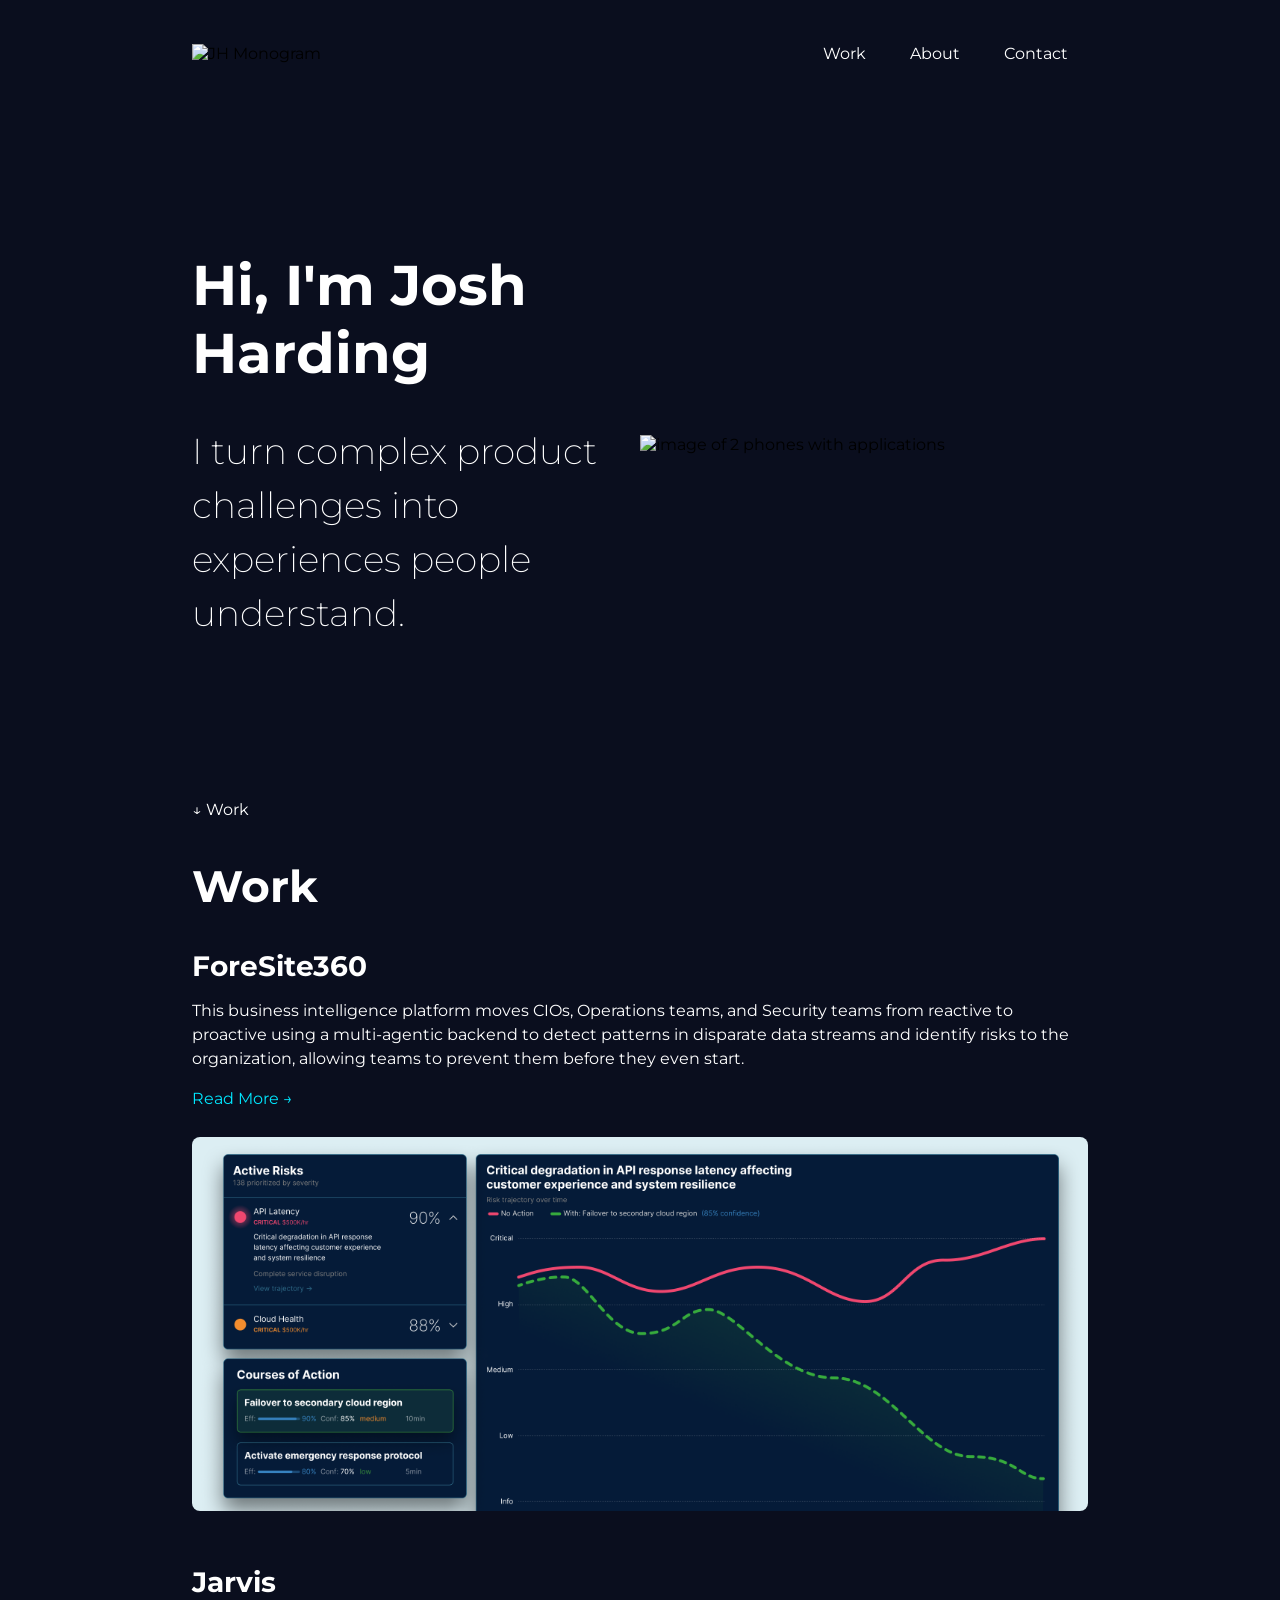
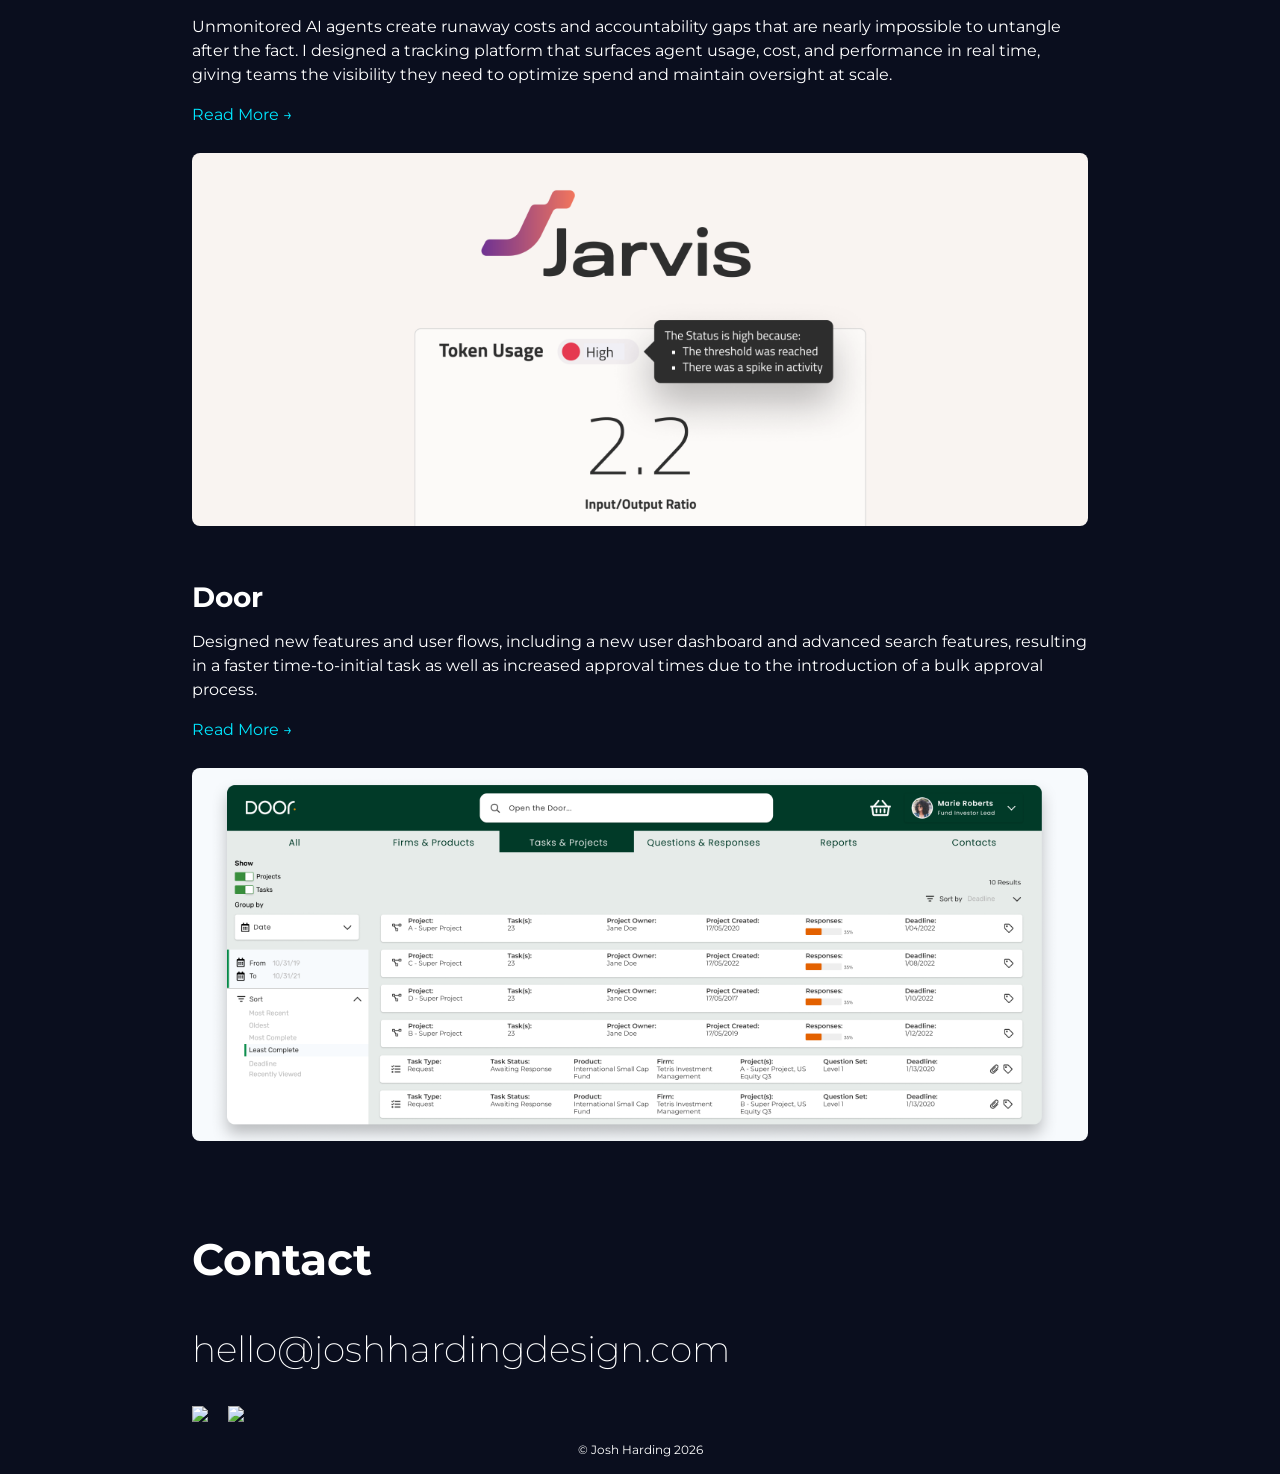
==== index.html @ ccc0834e "Update index.html Spelling errors" ====
<!DOCTYPE html>
<html lang="en">
<head>
    <meta charset="UTF-8">
    <meta name="viewport" content="width=device-width, initial-scale=1.0">
    <title>Josh Harding - Product Designer</title>
    <link rel="stylesheet" href="styles.css">
    <link rel="preconnect" href="https://fonts.googleapis.com">
    <link rel="preconnect" href="https://fonts.gstatic.com" crossorigin>
    <link href="https://fonts.googleapis.com/css2?family=Montserrat:ital,wght@0,100..900;1,100..900&display=swap" rel="stylesheet">
</head>
<body>
    <div>
    <header>
        <nav class="navigation">
                <a href="./index.html"><img src="./images/jh-logo-mark-white.svg" alt="JH Monogram" class="main_logo"></a>
            <div class="nav_group_links">
                <ul>
                    <li class="nav_items"><a href="#work-section">Work</a></li>
                    <li class="nav_items"><a href="./about.html">About</a></li>
                    <li class="nav_items"><a href="#contact-section">Contact</a></li>
                </ul>
            </div>
        </nav>
    </header>
    <main>
        <div class="hero">
            <div class="hero-left">
                <h1>Hi, I'm Josh Harding</h1>
                <p class="big-body">I turn complex product challenges into experiences people understand.</p>
            </div>
            <div class="hero-right">
                <img src="./images/hero-image.png" alt="image of 2 phones with applications">
            </div>
        </div>
        <a href="#work-section"><p>&#8595; Work</p></a>
        <h2 id="work-section">Work</h2>
        
        <h3 style="margin:0">ForeSite360</h3>
            <p>This business intelligence platform moves CIOs, Operations teams, and Security teams from reactive to proactive using a multi-agentic backend to detect patterns in disparate data streams and identify risks to the organization, allowing teams to prevent them before they even start.</p>
            <a href="/foresite360-case-study.html"><p style="color:#00E7FF">Read More &#8594;</p></a>
            <img src="./images/ForeSite360-Banner.png" class="project-banner">
        
        <h3 style="margin:0">Jarvis</h3>
        <p>Unmonitored AI agents create runaway costs and accountability gaps that are nearly impossible to untangle after the
        fact. I designed a tracking platform that surfaces agent usage, cost, and performance in real time, giving teams the
        visibility they need to optimize spend and maintain oversight at scale.
        </p>
        <a href="./jarvis.html">
            <p style="color:#00E7FF">Read More &#8594;</p>
        </a>
        <img src="./images/jarvis-banner.png" class="project-banner">

            <h3 style="margin:0">Door</h3>
            <p>Designed new features and user flows, including a new user dashboard and advanced search features, resulting in a faster time-to-initial task as well as increased approval times due to the introduction of a bulk approval process.</p>
            <a href="/door-case-study.html"><p style="color:#00E7FF">Read More &#8594;</p></a>
            <img src="./images/Door-Banner.png" class="project-banner">
        
            <!-- <h3 style="margin:0">RegAssist</h3>
        <p>Designed the user experience for chat interface that walks users through the FDA registration process for new
            cosmetics. Currently Product Managing the development team building the next evolution.</p>
        <img src="./images/RegAssist-Banner.png" class="project-banner"> -->
        
            <h2 id="contact-section">Contact</h2>
        <p class="big-body" style="margin:0"><a href="mailto:hello@joshhardingdesign.com">hello@joshhardingdesign.com</a></p>
        <!-- <p><em>Case Studies and Resume available upon request</em></p> -->
        <a href="https://www.linkedin.com/in/jhardingdesign/"><img class="social-icon" src="./images/linkedin-svgrepo-com.svg"></a><a href="https://github.com/JoshHardingDesign"><img class="social-icon" src="./images/github-142-svgrepo-com.svg"></a>
    </main>
    <footer><p>© Josh Harding 2026</p></footer>
    </div>
</body>
</html>
---- styles.css ----
* {
  box-sizing: border-box;
  /* outline: 1px solid red; */
}

body {
    background-color: #0A0E1E;
    font-family: "Montserrat", sans-serif;
    margin: 0 auto;
    display: flex;
    justify-content: center;
    min-height: 100dvh;
    padding: 0 auto;
}

header {
    display: flex;
}

nav {
    display: flex;
    justify-content: center;
    justify-content: space-between;
    align-items: center;
}

.navigation {
    display: flex;
    justify-content: space-between;
    width: 70%;
    /* margin-top: 5%; */
    margin: 2% auto;
}

.nav_items {
    display: inline;
    list-style: none;
    color: #FFFFFF;
    margin: 20px
}

main {
    width: 70%;
    margin: 0 auto;
}

a {
  text-decoration: none;
  color: inherit;
}

.main_logo {
    display: inline;
    width: 20px;
}

/* Here's the hero section for desktop */
.hero {
    display: grid;
    grid-template-columns: 1fr 1fr;
    height: 75vh;
}

.hero-about {
    display:grid;
    grid-template-columns: 1fr;
    height: 40vh;
    margin-bottom: 8rem;
}

.project-main-image {
    width: 100%;
    height: auto;
    border-radius: 16px;
}

.hero-project {
    display: grid;
    grid-template-columns: 2fr 1fr;
    gap: 3rem;
}

.results-project-3col {
    display: grid;
    grid-template-columns: 1fr 1fr 1fr;
    gap: 3rem;
    text-align: center;
}

.results-project-2col {
    display: grid;
    grid-template-columns: 1fr 1fr;
    gap: 3rem;
    text-align: center;
}

.result-metric {
    font-size: 5.625rem;
    font-weight: 100;
    color: #ffffff;
    margin: 2rem;
}

.project-description {
    font-size: 1.5rem;
    line-height: 1.5em;
    margin: 0;
}

.big-body {
    font-size: 2.25rem;
    font-weight: 200;
    line-height: 1.5em;

}

.hero-left{
    flex-direction: column;
    align-items: center;
    justify-content: center;
    align-self: center;
}

.hero-right {
    display:flex;
    flex-direction: column;
    justify-content: center;
    /* align-items: center; */
    overflow: hidden;
    width: auto;
    height: 100%;
    margin-top: auto;
}

.project-widget {
    border: solid 1px #d9d9d930;
    width: 100%;
    height: 440px;
    border-radius: 24px;
    display: grid;
    grid-template-columns: 1fr 1fr;
    gap: 20px;
    margin-bottom: 50px;
}

.project-text {
    display: flex;
    flex-direction: column;
    justify-content: space-between;
    padding: 30px;
    align-items: flex-start;
}

.impact-section {
    display: flex;
    flex-direction: column;
}

.impact {
    color: #00E7FF;
    letter-spacing: 0.22rem;
    font-weight: 700;
    margin: 0
}

.impact-metric {
    font-size: 43px;
    font-weight: 300;
    margin: 0;
}

.impact-description {
    font-weight: 300;
    margin: 0;
}

.project-image-container {
    display:flex;
    flex-direction: column;
    justify-content: end;
    overflow: hidden;
    width: auto;
    height: 100%;
    margin-top: auto;

}

.project-image {
    display: flex;
    flex-direction: column;
    justify-content: end;
    /* padding-top: 10%;
    padding-right: 10%; */
    /* padding-left: 10%; */
    align-items: center;
    object-fit: contain;
    width: auto;
    height: 100%;
    min-height: 0;
    min-width: 0;
    overflow: hidden;
}

.project-banner {
    width: 100%;
    height: auto;
    border-radius: 8px;
    margin-top: 10px;
    margin-bottom: 50px;
}

.project-subsection {
    margin-top: 50px;
    margin-bottom: 50px;
}

.project-subsection-title {
    font-size: 1.125rem;
    margin: 0;
}

.three-column {
    display: grid;
    grid-template-columns: 1fr 1fr 1fr;
    gap: 3rem;
}

.position {
    margin-bottom: 0;
}

.position + .position {
    margin-top: 5rem;
}

.resume-company-date {
    font-size: .75rem;
    font-style: italic;
    color: #9a9a9a;
    margin: 0;
}

.resume-description {
    margin-top: .5em;
    color:#9a9a9a
}

.about-section {
    padding-top: 30px;
    padding-bottom: 30px;
}

.gray-text {
    color: #9a9a9a;
}

h1 {
    font-size: 56px;
    color: #FFFFFF;
}

h2 {
    font-size: 44px;
    color: #FFFFFF;
}

h3 {
    font-size: 28px;
    color: #FFFFFF;
}

h4 {
    font-size: 18px;
    color: #ffffff;
}

p {
    color: #FFFFFF;
    line-height: 1.5rem;
}

 ul {
    line-height: 150%;
}

li {
    color: #ffffff;
    line-height: 1.5rem;

}


.social-icon {
    width: 35px;
    margin-right: 20px;
    margin-top: 30px;
}

footer {
    text-align: center;
    font-size: .75rem;
}

@media (max-width: 402px) {
    body {
        background-color: #0A0E1E;
        font-family: "Montserrat", sans-serif;
        margin: 0;
        display: flex;
        justify-content: center;
        min-height: 100dvh;
        width: 80%;
        padding: 0;
        margin: auto;
    }

    h1 {
        font-size: 48px;
    }
    
    h2 {
        font-size: 36px;
        color: #FFFFFF;
    }
    
    h3 {
        font-size: 28px;
    }

    p {
        font-size: 12px;
    }

    ul {
        line-height: 150%;
    }

    .big-body {
        font-size: 16px;
        font-weight: 200;
        line-height: 1.25rem;
    }

    .nav_items {
        display: inline;
        list-style: none;
        font-size: .75rem;
        color: #FFFFFF;
        margin: 20px
        }

    main {
        width: 80%;
        /* margin: 10%; */
    }

    .hero {
        display: grid;
        grid-template-columns: 1fr;
        width: 80vh;
    }

    .hero-project {
        display: grid;
        grid-template-columns: 1fr;
        gap: 3rem;
    }

    .hero-right {
        display: none;
    }

    .impact-metric {
        font-size: 27px;
    }

    .project-widget {
        /* display: flex;
        flex-direction: column;
        justify-content: start; */
        display: grid;
        grid-template-columns: 1fr;
        grid-template-rows: 1fr 1fr;
        width: 100%;
        height: 70vh;

    }

    .project-image {
        align-items: center;
        object-fit: contain;
        overflow: hidden;
    }

    .project-banner {
    width: 100%;
    height: auto;
    border-radius: 4px;
    margin-top: 10px;
    margin-bottom: 50px;
}

    .project-image-container {
        overflow: hidden;
        width: 100%;
        height: auto;
        margin-top: auto;
        object-fit: contain;
    }

.project-main-image {
    width: 100%;
    height: auto;
    border-radius: 8px;
}

.results-project-2col {
    display: grid;
    grid-template-columns: 1fr;
    gap: 3rem;
    text-align: center;
}
    .result-metric {
        font-size: 3.5rem;
        font-weight: 100;
        color: #ffffff;
        margin: 2rem;
    }

    .navigation {
    display: flex;
    justify-content: space-between;
    width: 80%;
    margin: 0 auto;
    }
    
    .three-column {
    display: grid;
    grid-template-columns: 1fr;
    gap: 3rem;
}
    .hero-about {
    display:grid;
    grid-template-columns: 1fr;
    height: 40vh;
    margin-bottom: 3rem;
}

}

@media (min-width: 402px) and (max-width: 980px) {
    p {
        font-size: 12px;
    }

    .big-body {
        font-size: 1.5rem;
        font-weight: 200;
    }

    main {
    width: 80%;
    margin: 10%;
    }

.navigation {
    display: flex;
    justify-content: space-between;
    width: 80%;
    /* margin-top: 5%; */
    margin: 2% auto;
}
.nav_items {
    display: inline;
    list-style: none;
    font-size: .75rem;
    color: #FFFFFF;
    margin: 20px
}

    .hero {
    display: grid;
    grid-template-columns: 1fr;
    height: 80vh;
    }

    .hero-right {
        display: none;
    }

    .hero-project {
        display: grid;
        grid-template-columns: 1fr;
        gap: 3rem;
    }

    .impact-metric {
        font-size: 27px;
    }

.project-widget {
    /* display: flex;
    flex-direction: column;
    justify-content: start; */
    display: grid;
    grid-template-columns: 1fr;
    grid-template-rows: 1fr 1fr;
    width: 100%;
    height: 70vh;
}

.project-main-image {
    width: 100%;
    height: auto;
    border-radius: 8px;
}

.results-project-2col {
    display: grid;
    grid-template-columns: 1fr;
    gap: 3rem;
    text-align: center;
}

.three-column {
    display: grid;
    grid-template-columns: 1fr;
    gap: 3rem;
}
.hero-about {
    display:grid;
    grid-template-columns: 1fr;
    height: 40vh;
    margin-bottom: 3rem;
}

.result-metric {
    font-size: 3.5rem;
    font-weight: 100;
    color: #ffffff;
    margin: 2rem;
}
}
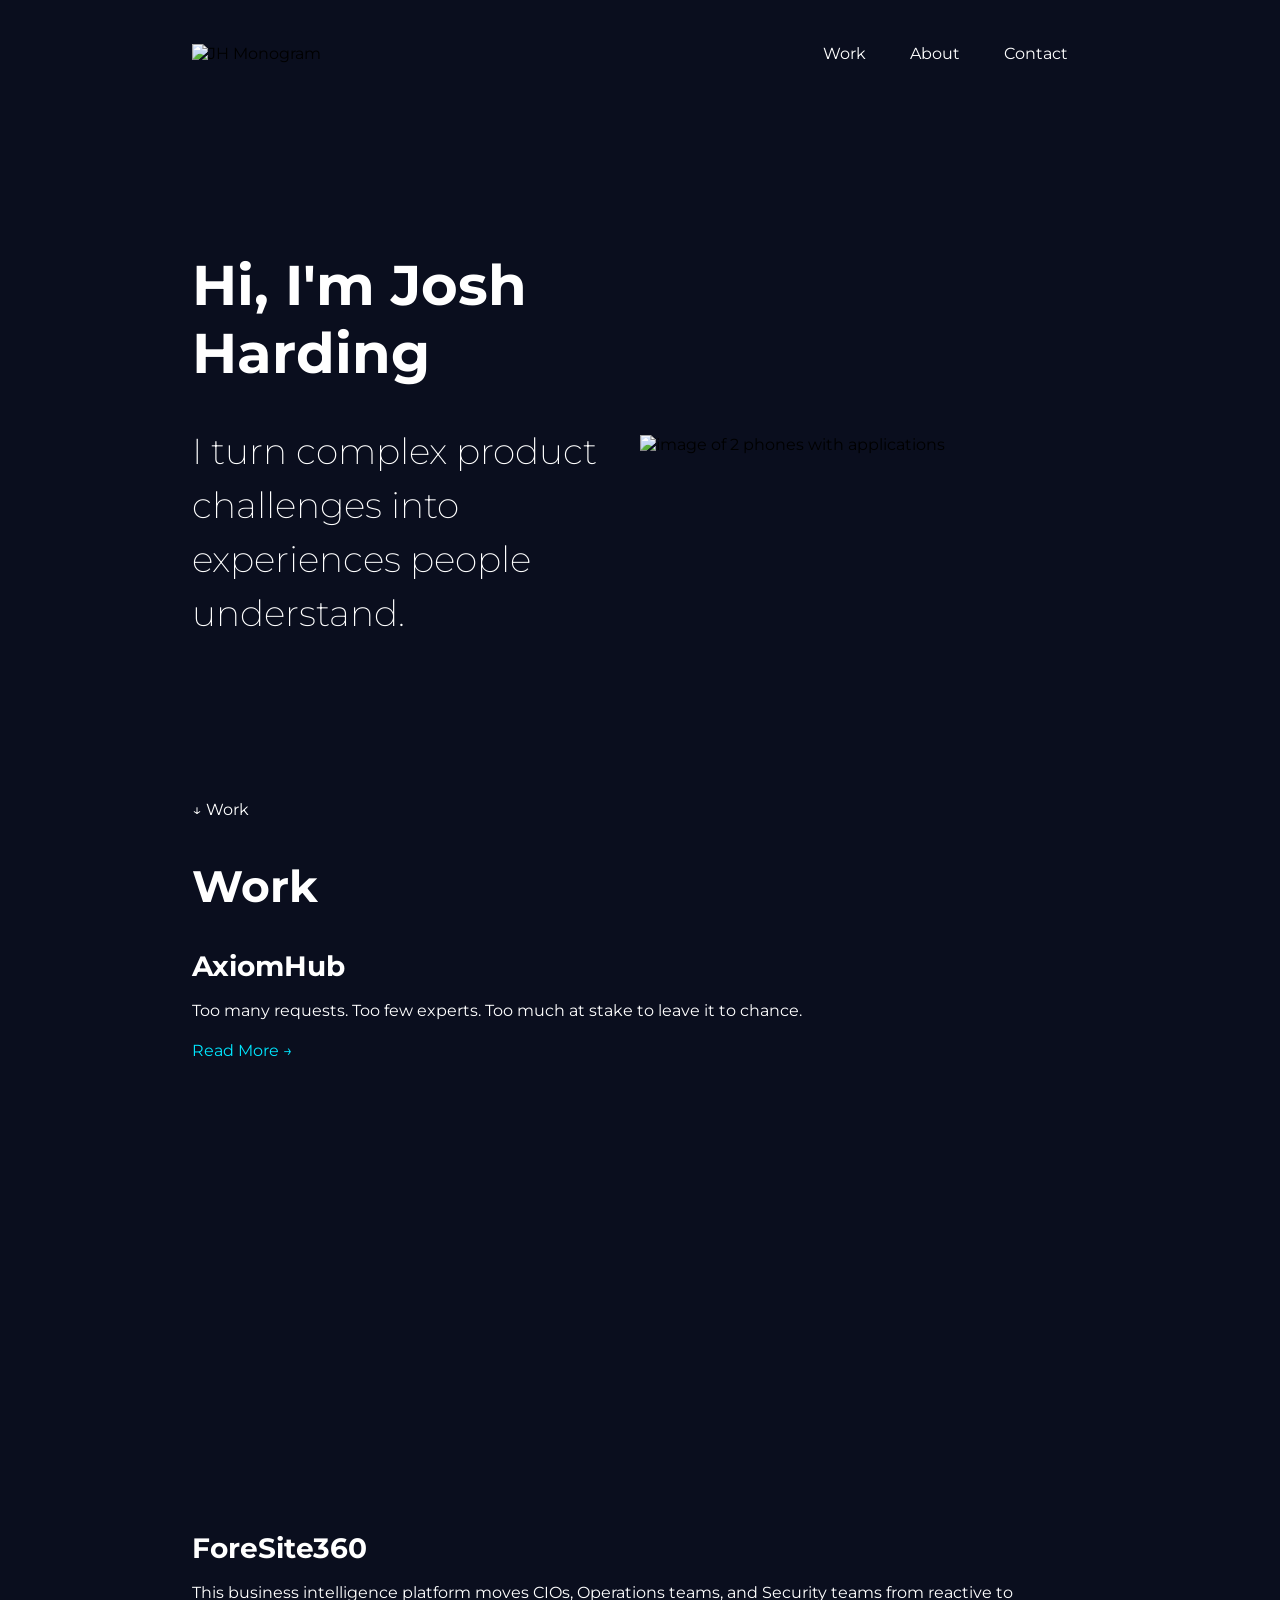
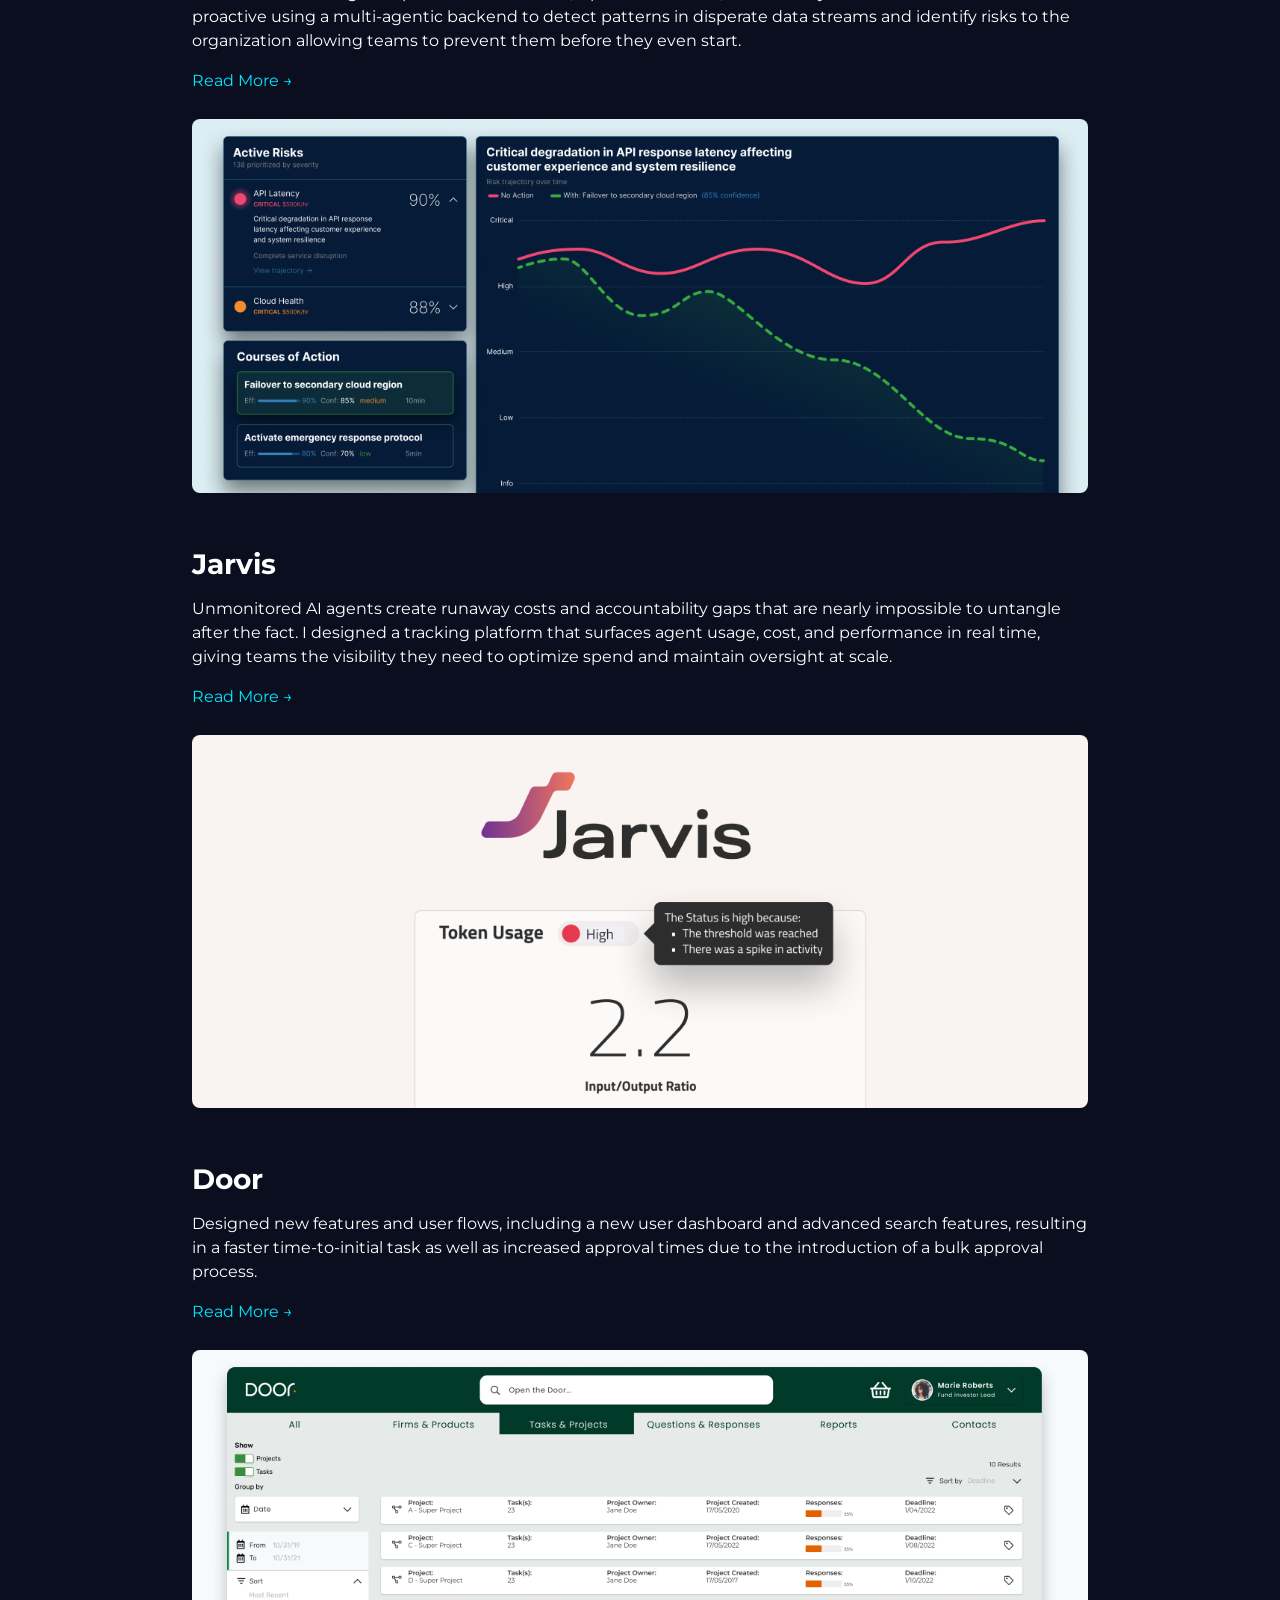
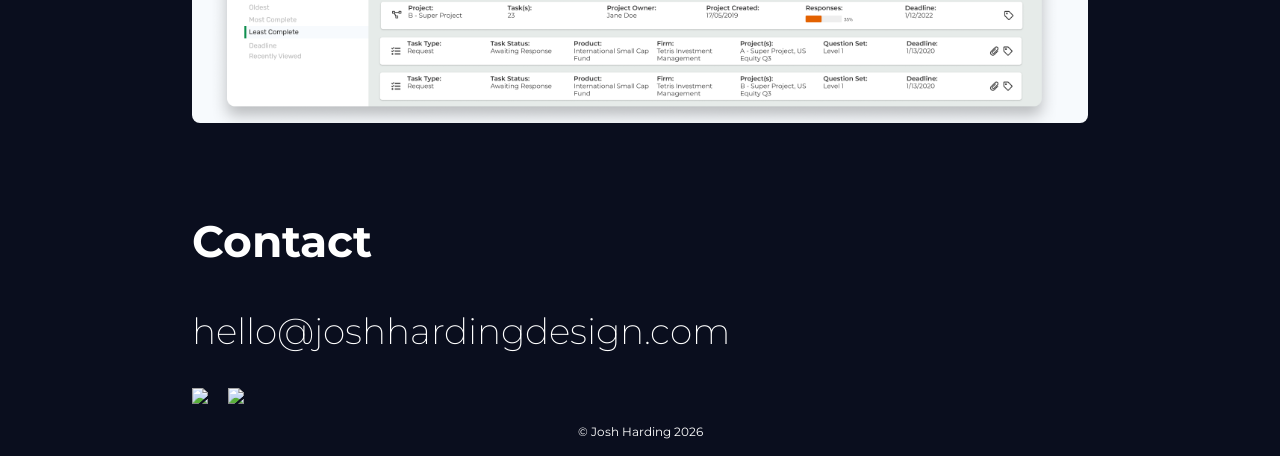
==== commit 95adb129: "Add files via upload updated index and new axiomhub case study" ====
--- a/index.html
+++ b/index.html
@@ -36,8 +36,16 @@
         <a href="#work-section"><p>&#8595; Work</p></a>
         <h2 id="work-section">Work</h2>
         
+        <h3 style="margin:0">AxiomHub</h3>
+        <p>Too many requests. Too few experts. Too much at stake to leave it to chance.</p>
+        <a href="./axiomhub-case-study.html">
+            <p style="color:#00E7FF">Read More &#8594;</p>
+        </a>
+        <video src="./videos/AxiomHub_KnowledgeLandscape.webm" autoplay loop muted playsinline width="100%">
+        </video>
+        
         <h3 style="margin:0">ForeSite360</h3>
-            <p>This business intelligence platform moves CIOs, Operations teams, and Security teams from reactive to proactive using a multi-agentic backend to detect patterns in disparate data streams and identify risks to the organization, allowing teams to prevent them before they even start.</p>
+            <p>This business intelligence platform moves CIOs, Operations teams, and Security teams from reactive to proactive using a multi-agentic backend to detect patterns in disperate data streams and identify risks to the organization allowing teams to prevent them before they even start.</p>
             <a href="/foresite360-case-study.html"><p style="color:#00E7FF">Read More &#8594;</p></a>
             <img src="./images/ForeSite360-Banner.png" class="project-banner">
         
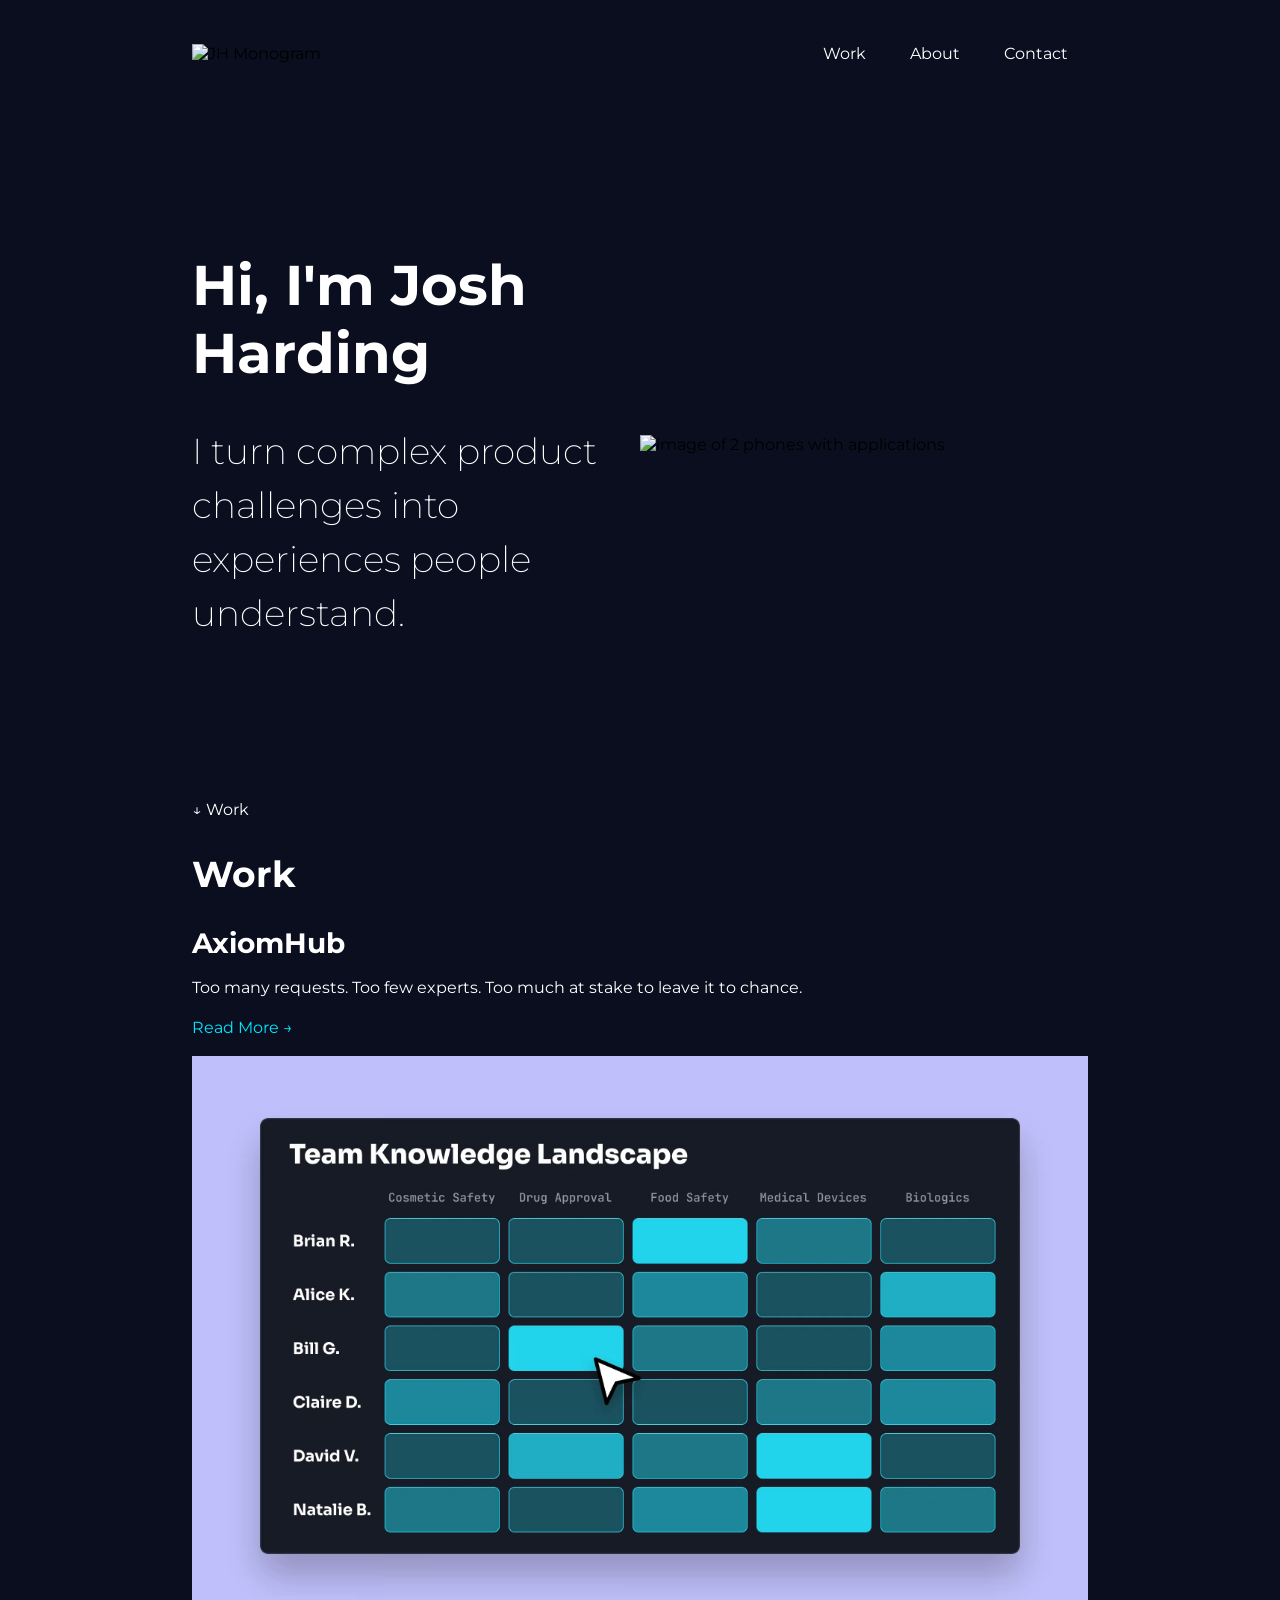
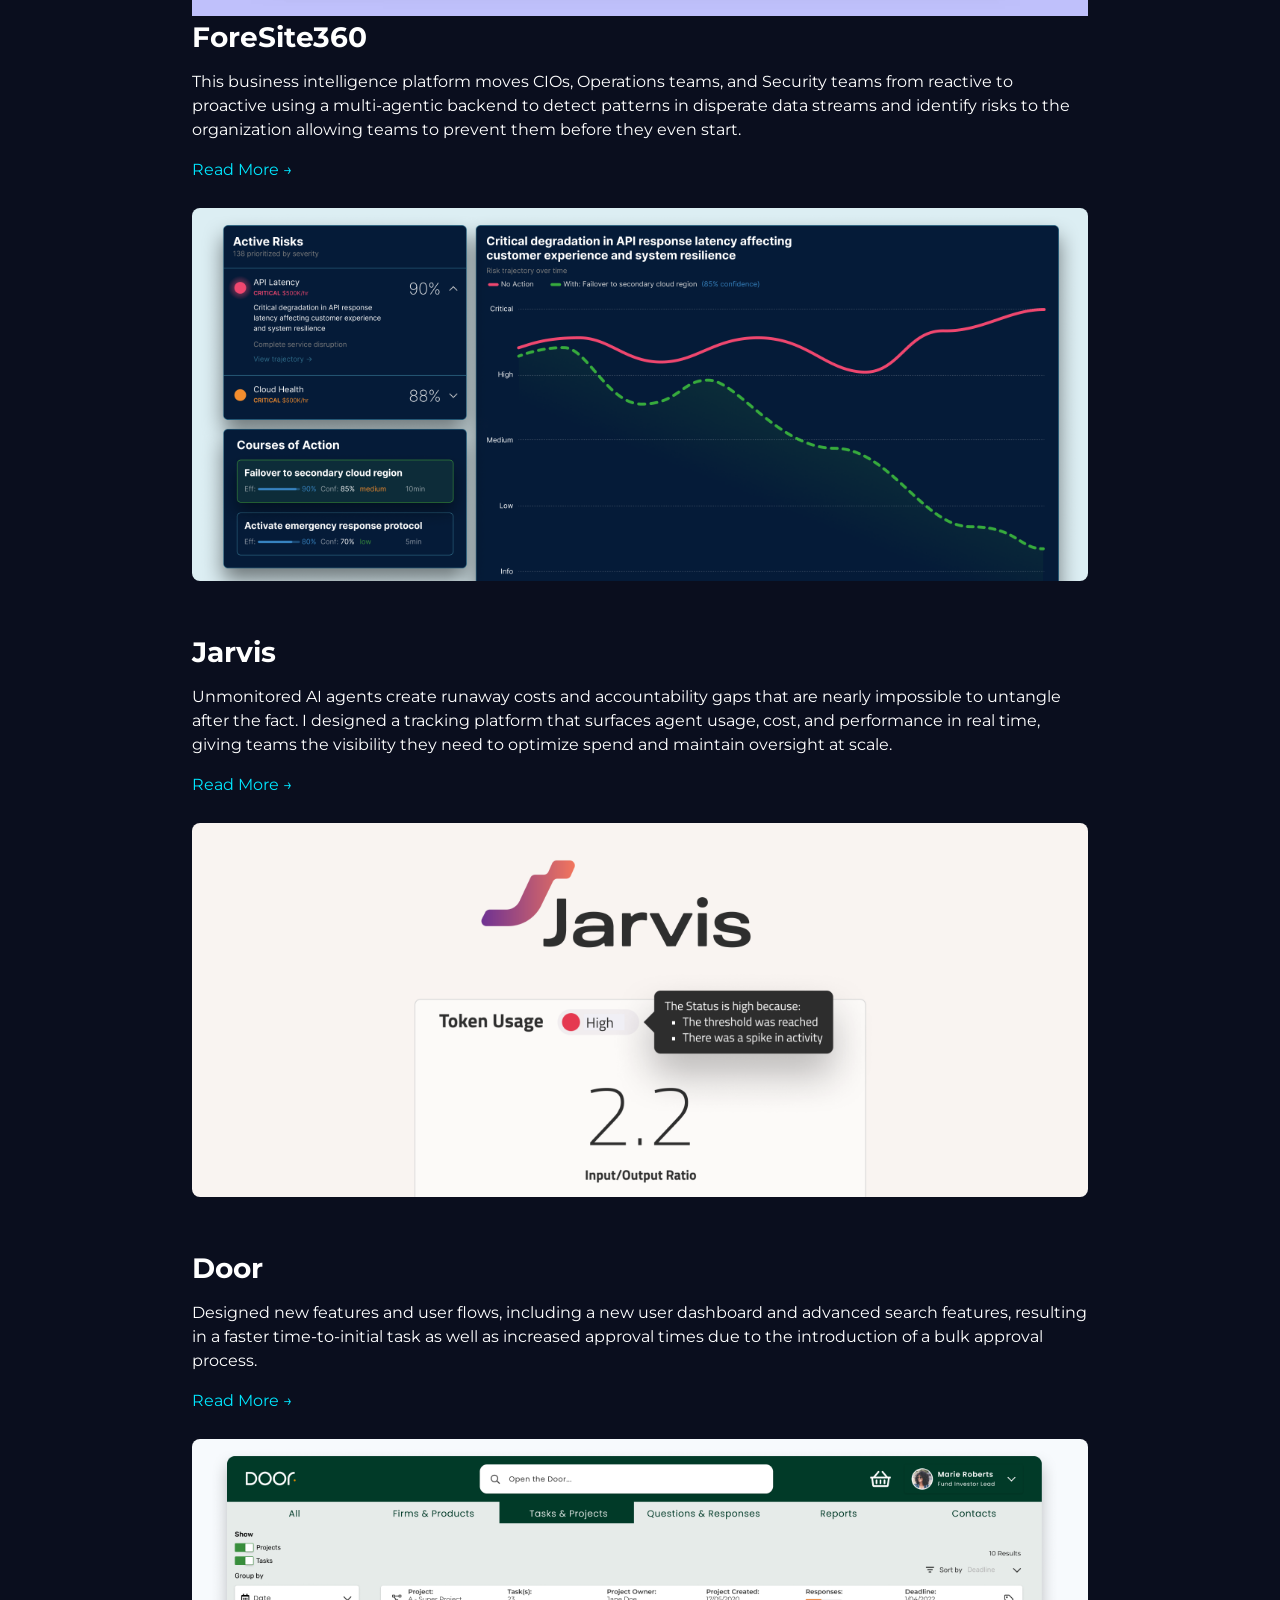
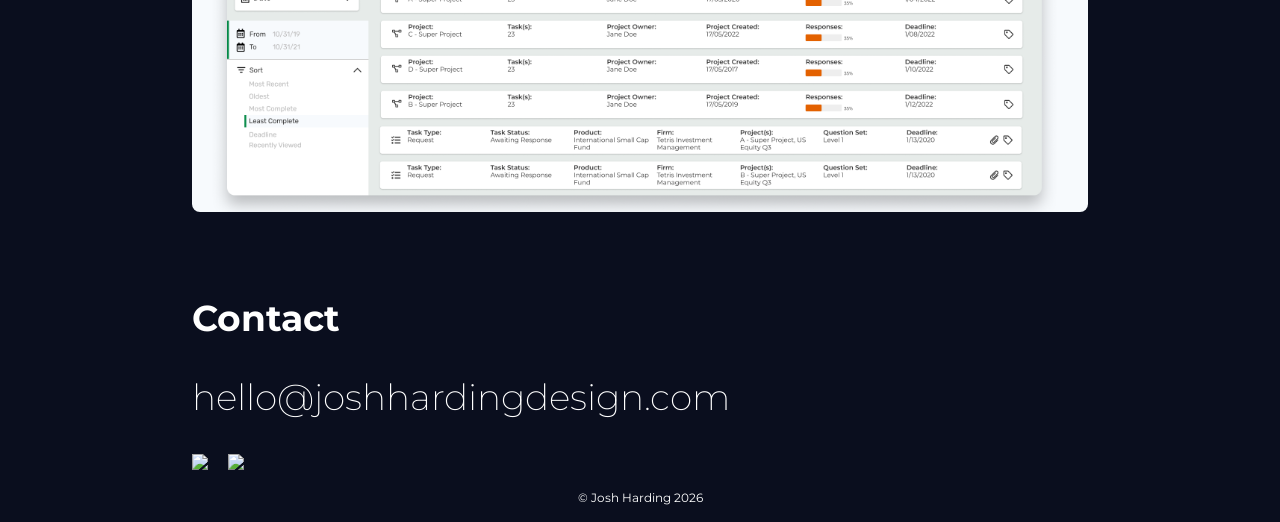
==== commit 57471128: "Update index.html adding class to project video" ====
--- a/index.html
+++ b/index.html
@@ -41,7 +41,7 @@
         <a href="./axiomhub-case-study.html">
             <p style="color:#00E7FF">Read More &#8594;</p>
         </a>
-        <video src="./videos/AxiomHub_KnowledgeLandscape.webm" autoplay loop muted playsinline width="100%">
+        <video class="project-video" src="./videos/AxiomHub_KnowledgeLandscape.webm" autoplay loop muted playsinline width="100%">
         </video>
         
         <h3 style="margin:0">ForeSite360</h3>
--- a/styles.css
+++ b/styles.css
@@ -63,7 +63,7 @@
 
 .hero-about {
     display:grid;
-    grid-template-columns: 1fr;
+    grid-template-columns: 2fr `1fr;
     height: 40vh;
     margin-bottom: 8rem;
 }
@@ -72,12 +72,23 @@
     width: 100%;
     height: auto;
     border-radius: 16px;
+    margin-top: 2rem;
+    margin-bottom: 2rem;
+}
+
+.project-animation {
+    width: 100%;
+    height: auto;
+    border-radius: 16px;
+    margin-top: 2rem;
+    margin-bottom: 2rem;
 }
 
 .hero-project {
     display: grid;
     grid-template-columns: 2fr 1fr;
     gap: 3rem;
+    align-items: start;
 }
 
 .results-project-3col {
@@ -103,6 +114,7 @@
 
 .project-description {
     font-size: 1.5rem;
+    font-weight: 200;
     line-height: 1.5em;
     margin: 0;
 }
@@ -260,7 +272,7 @@
 }
 
 h2 {
-    font-size: 44px;
+    font-size: 36px;
     color: #FFFFFF;
 }
 
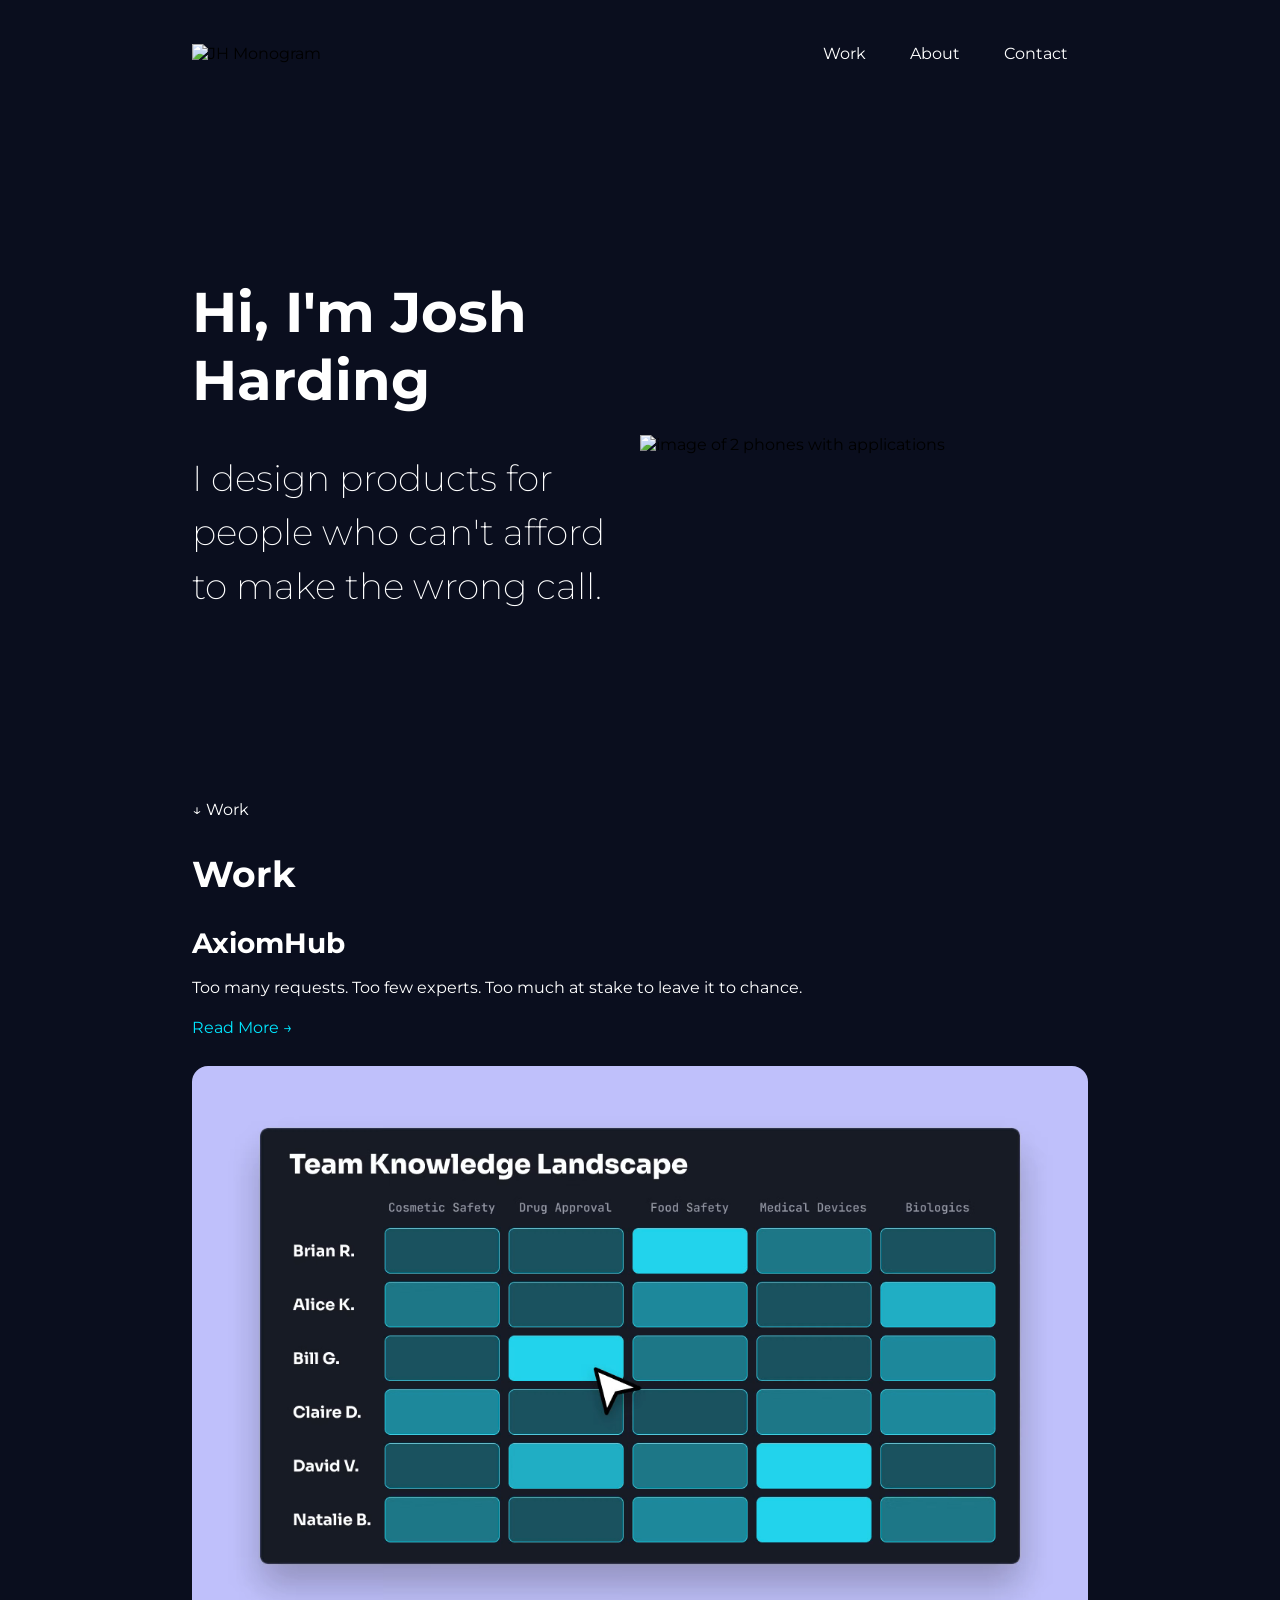
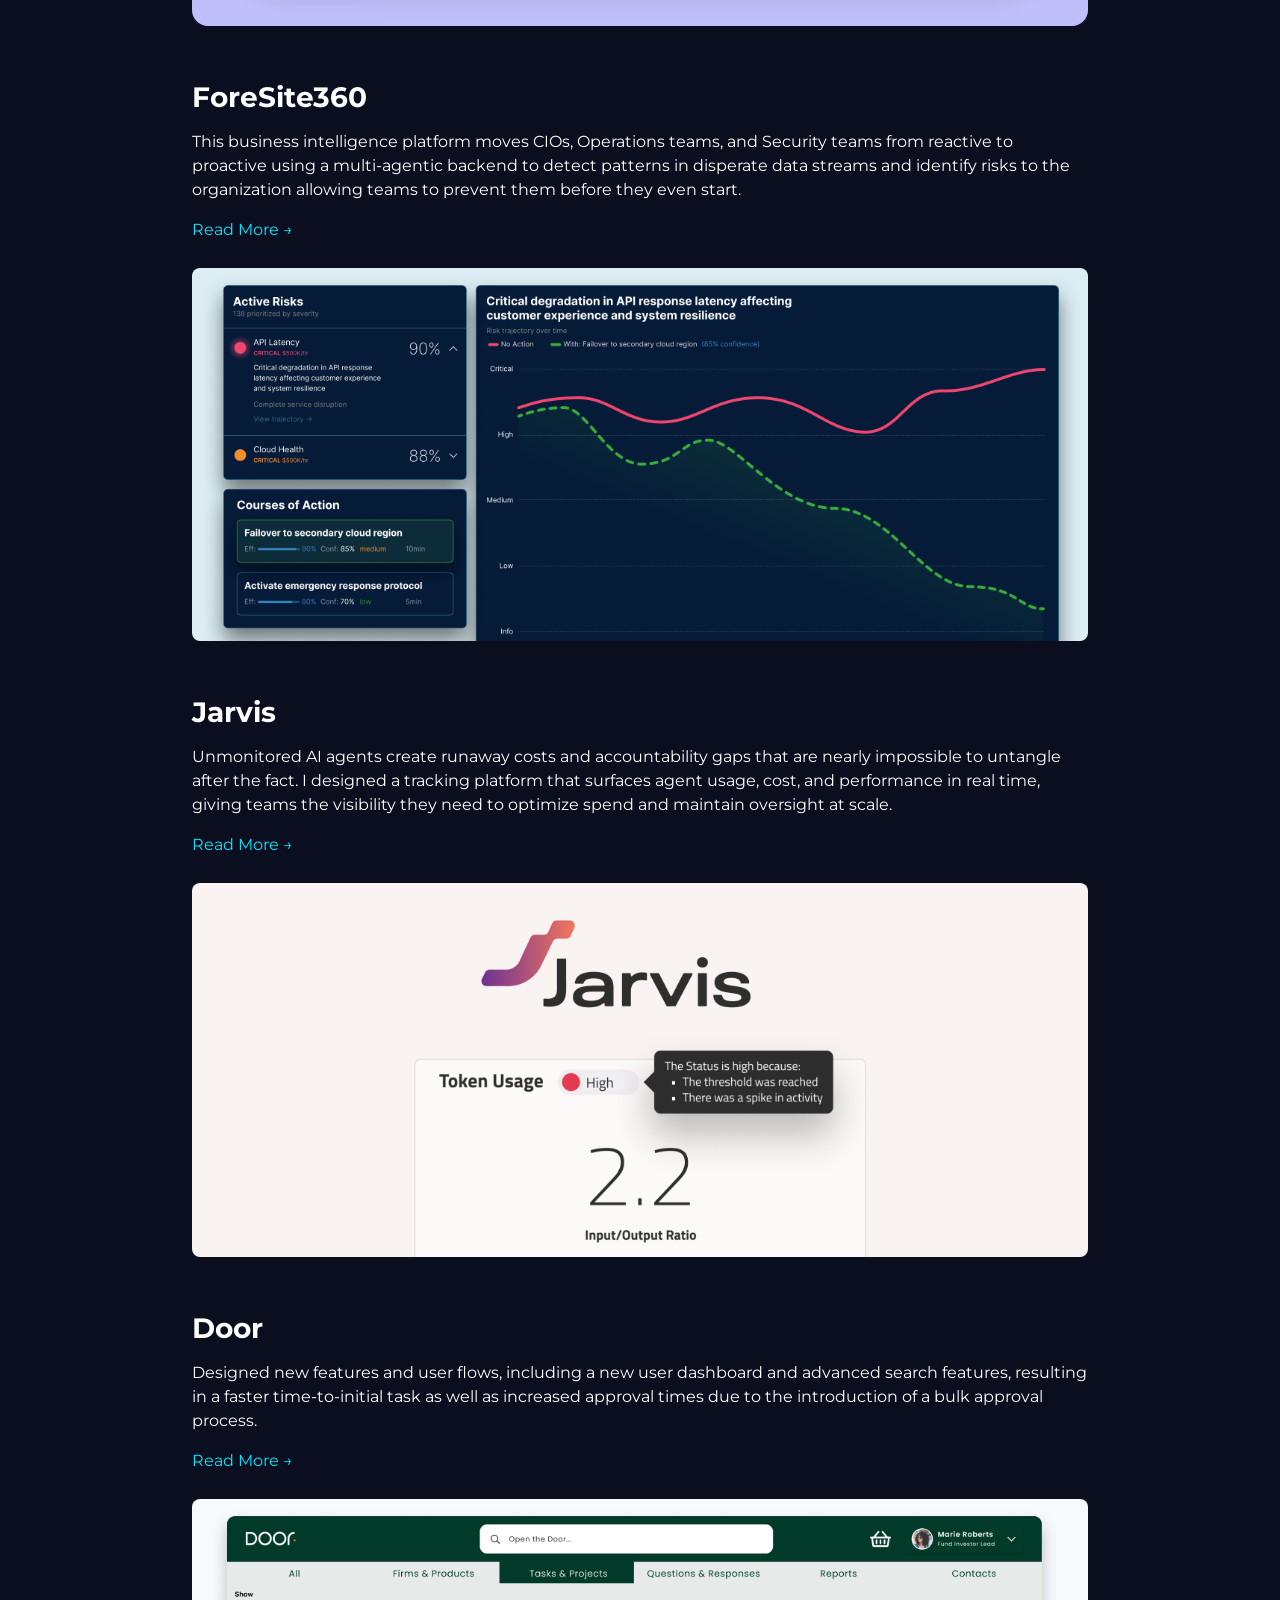
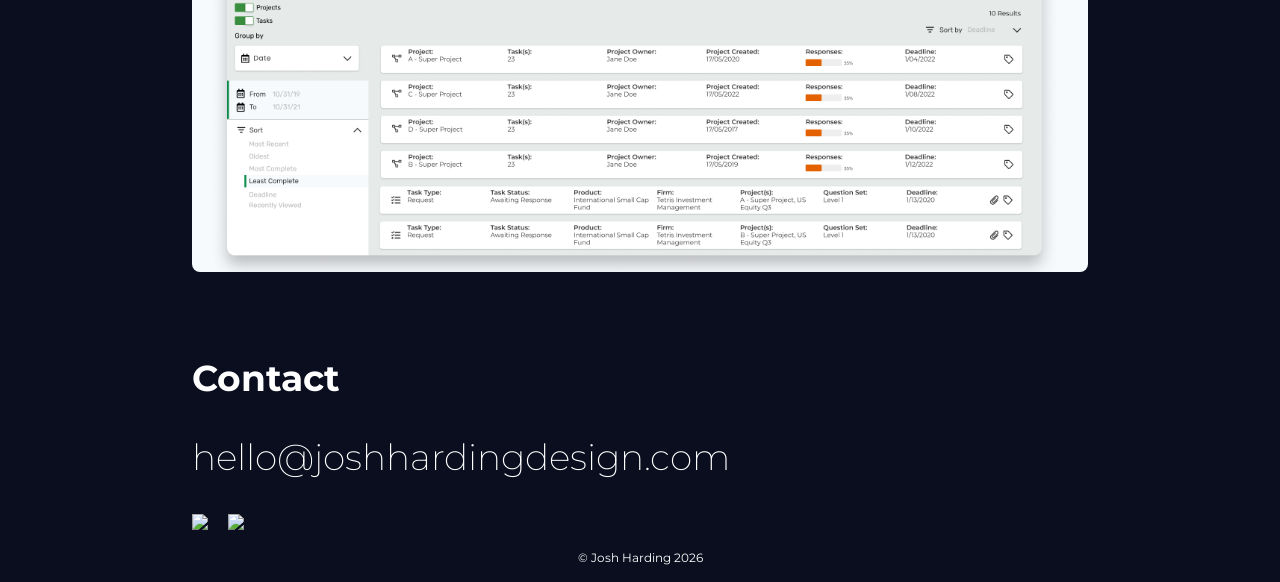
==== commit a34430f3: "Update index.html new tag line" ====
--- a/index.html
+++ b/index.html
@@ -27,7 +27,7 @@
         <div class="hero">
             <div class="hero-left">
                 <h1>Hi, I'm Josh Harding</h1>
-                <p class="big-body">I turn complex product challenges into experiences people understand.</p>
+                <p class="big-body">I design products for people who can't afford to make the wrong call.</p>
             </div>
             <div class="hero-right">
                 <img src="./images/hero-image.png" alt="image of 2 phones with applications">
--- a/styles.css
+++ b/styles.css
@@ -76,14 +76,13 @@
     margin-bottom: 2rem;
 }
 
-.project-animation {
+.project-video {
     width: 100%;
     height: auto;
     border-radius: 16px;
-    margin-top: 2rem;
-    margin-bottom: 2rem;
-}
-
+    margin-top: 10px;
+    margin-bottom: 50px;
+}
 .hero-project {
     display: grid;
     grid-template-columns: 2fr 1fr;
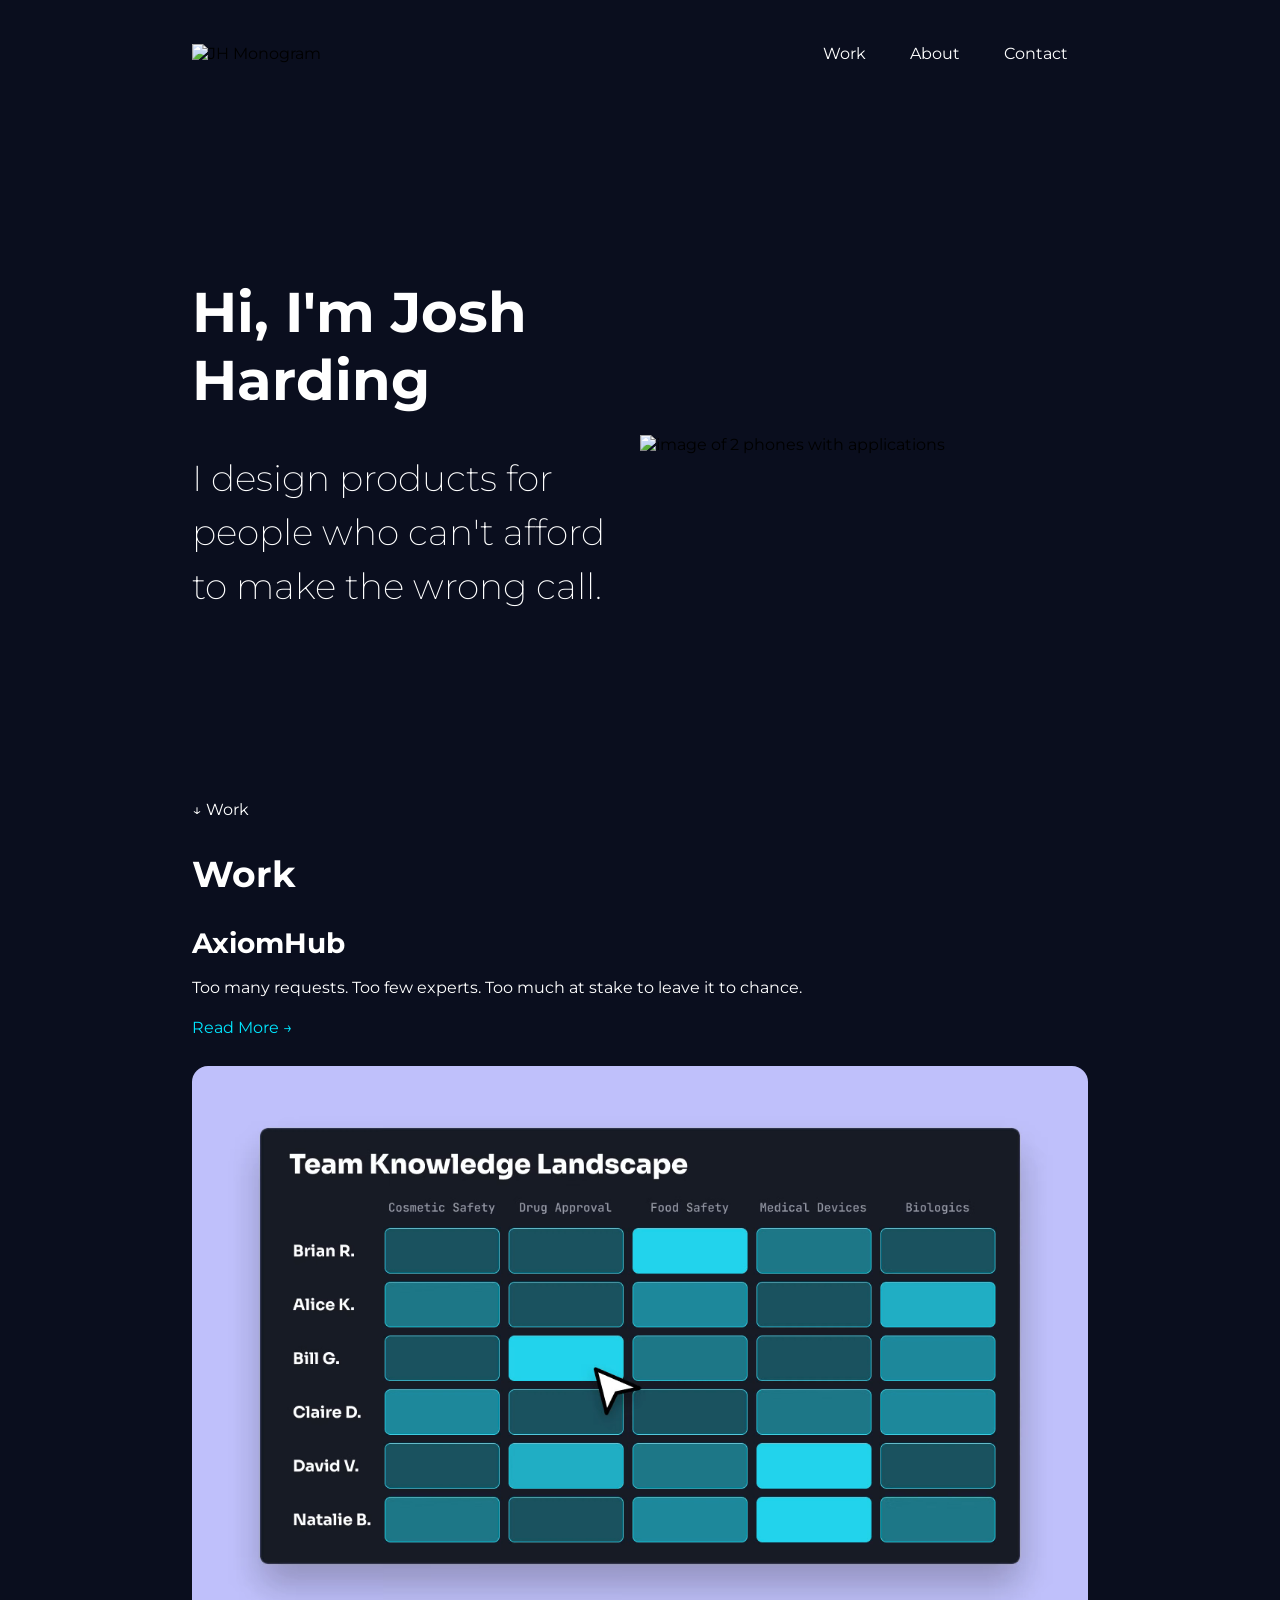
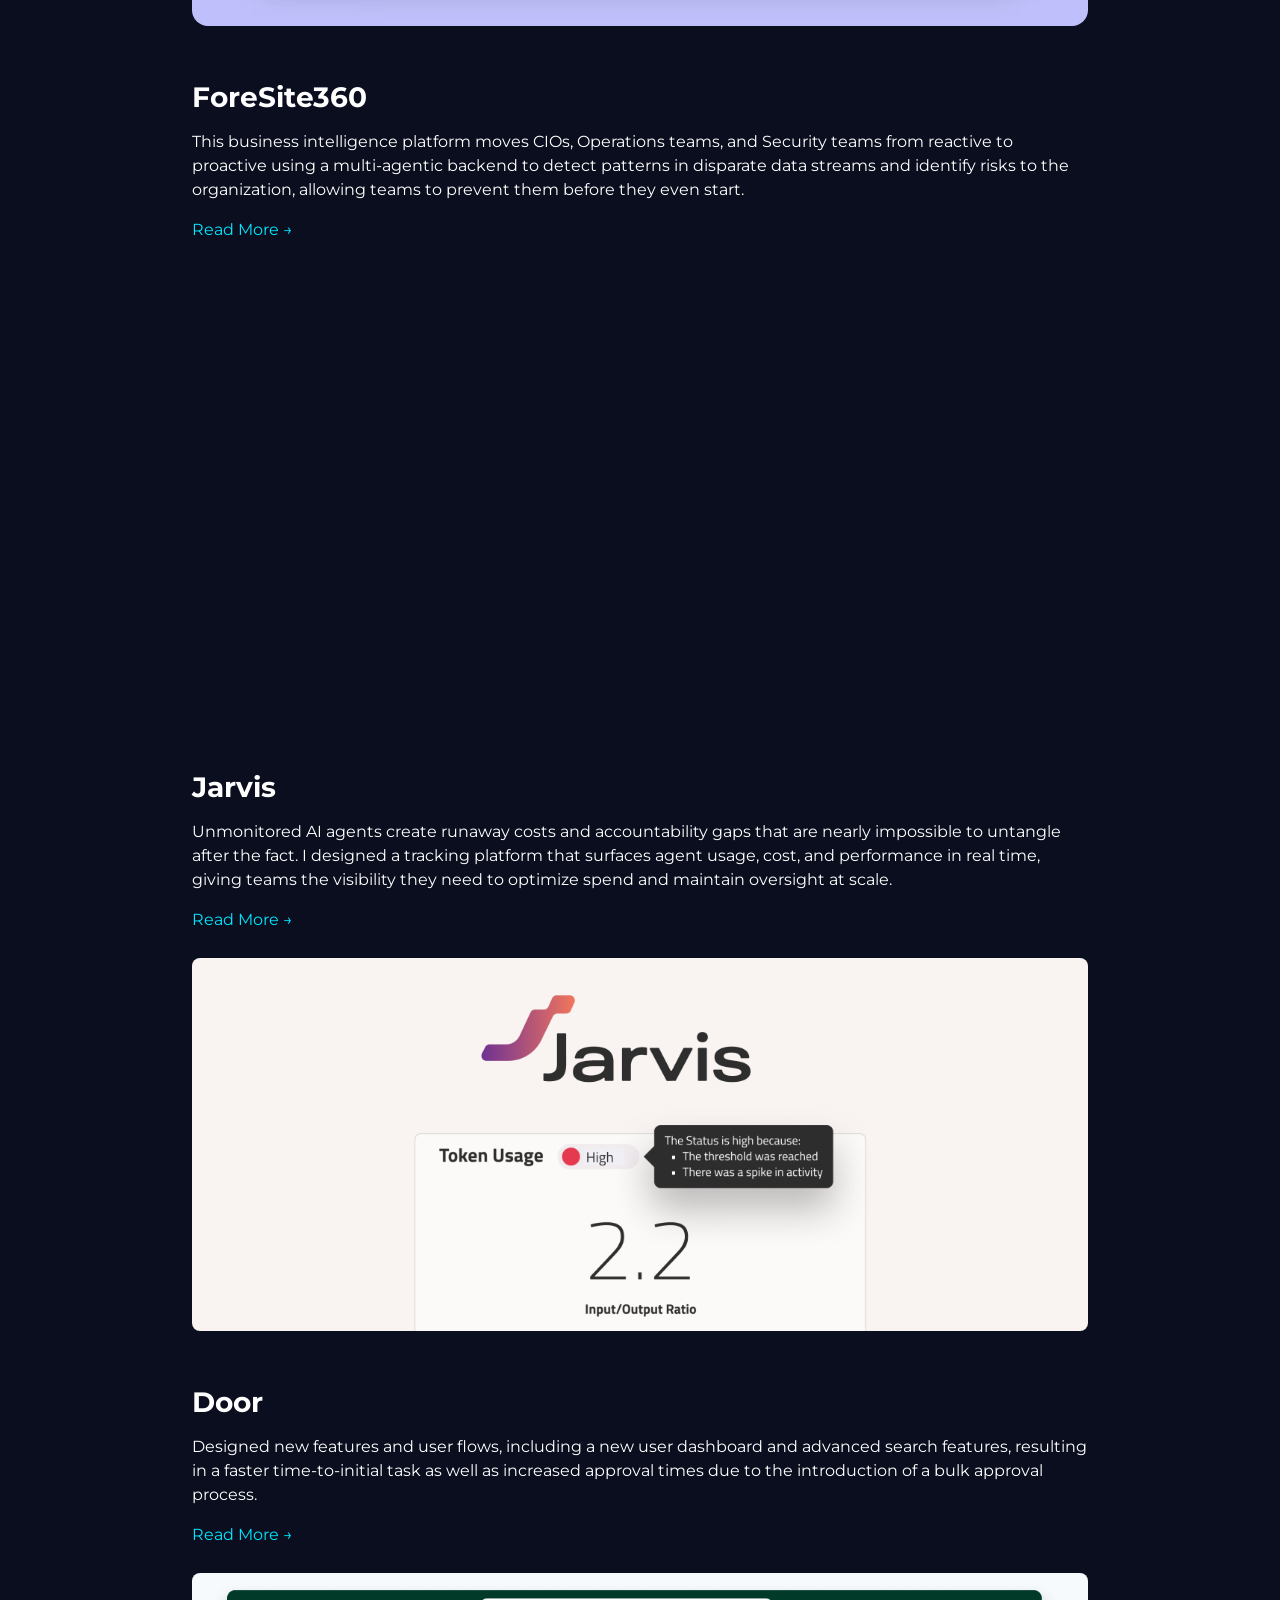
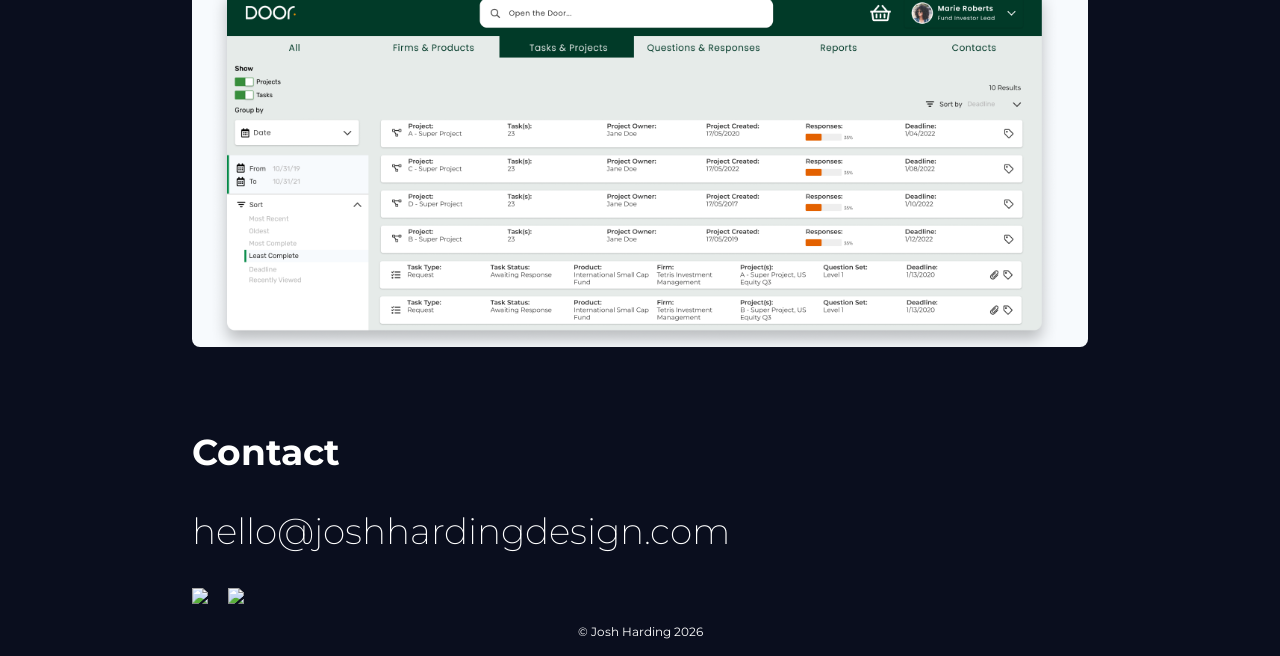
==== commit ca89e0f8: "Update index.html Added video to ForeSite360 Thumbnail" ====
--- a/index.html
+++ b/index.html
@@ -45,9 +45,11 @@
         </video>
         
         <h3 style="margin:0">ForeSite360</h3>
-            <p>This business intelligence platform moves CIOs, Operations teams, and Security teams from reactive to proactive using a multi-agentic backend to detect patterns in disperate data streams and identify risks to the organization allowing teams to prevent them before they even start.</p>
+            <p>This business intelligence platform moves CIOs, Operations teams, and Security teams from reactive to proactive using a multi-agentic backend to detect patterns in disparate data streams and identify risks to the organization, allowing teams to prevent them before they even start.</p>
             <a href="/foresite360-case-study.html"><p style="color:#00E7FF">Read More &#8594;</p></a>
-            <img src="./images/ForeSite360-Banner.png" class="project-banner">
+            <video class="project-video" src="./videos/ForeSite360-CoursesOfAction.webm" autoplay loop muted playsinline
+                width="100%">
+            </video>
         
         <h3 style="margin:0">Jarvis</h3>
         <p>Unmonitored AI agents create runaway costs and accountability gaps that are nearly impossible to untangle after the
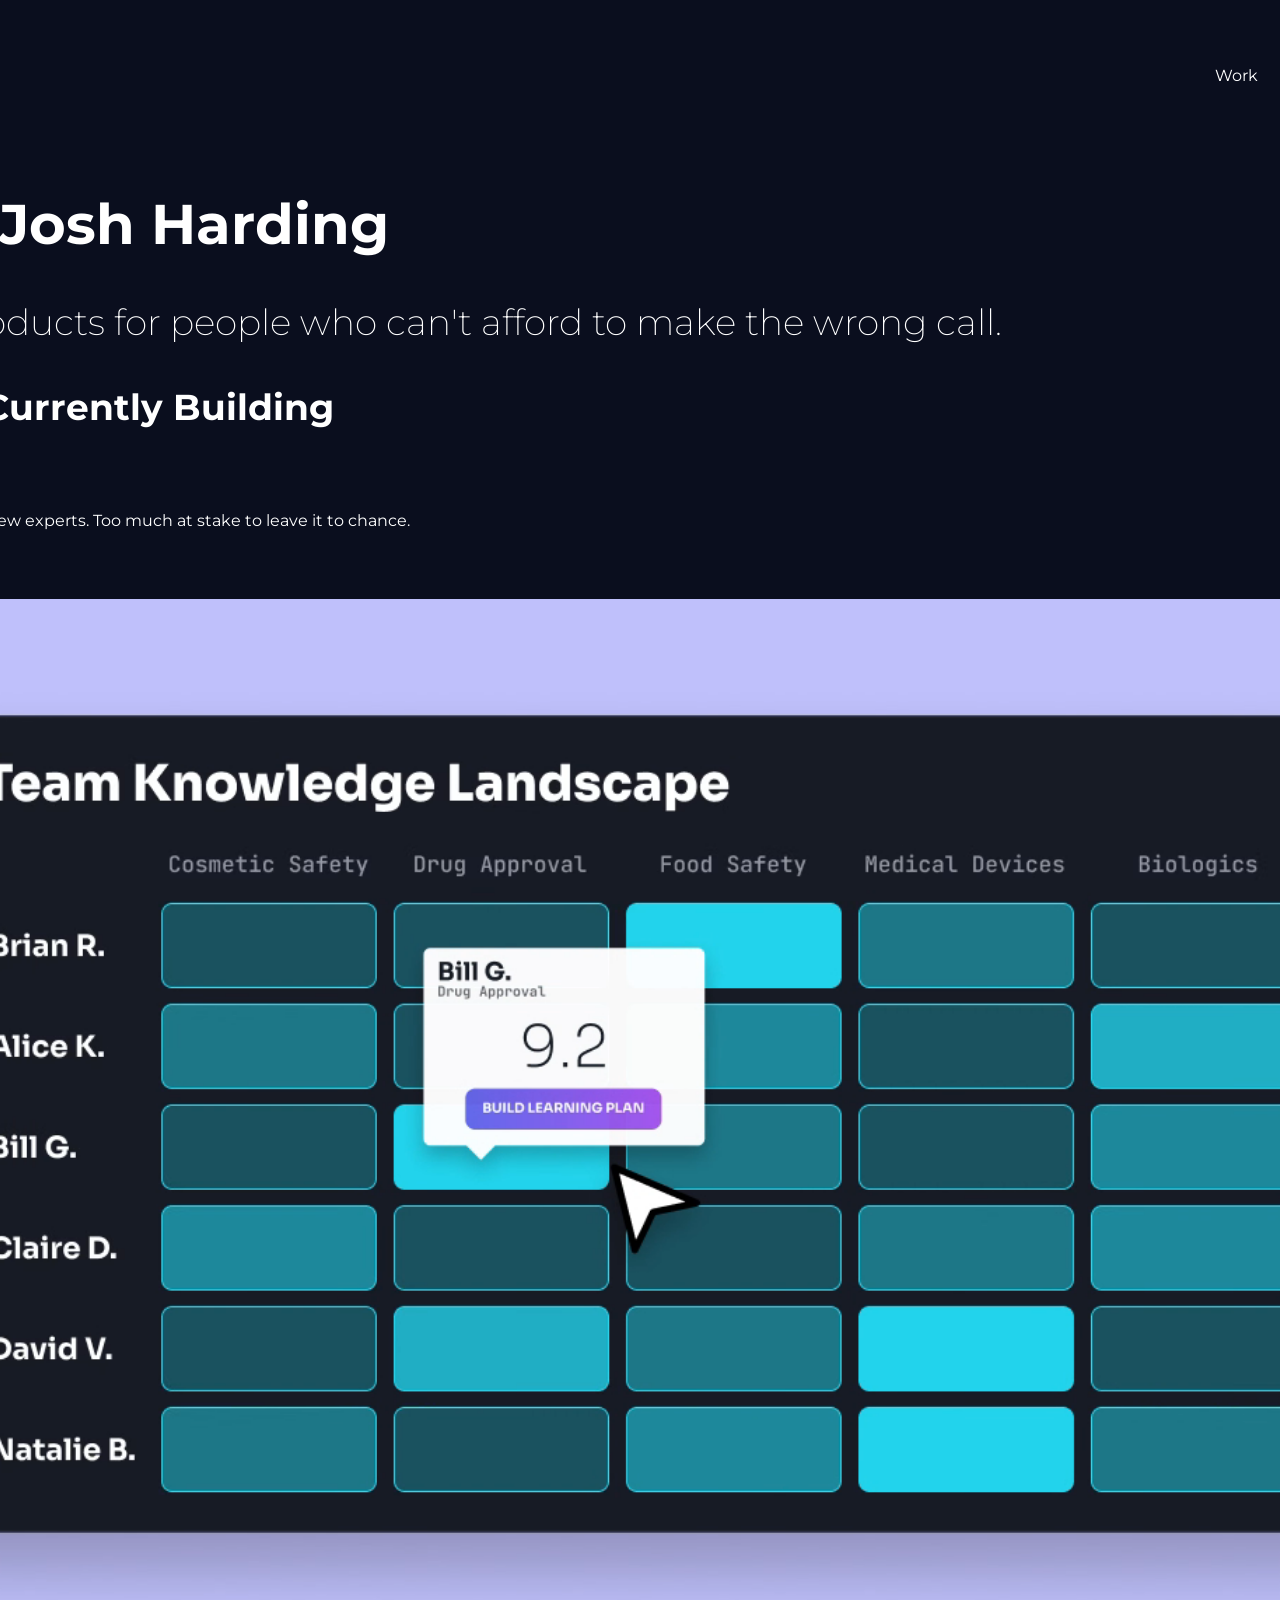
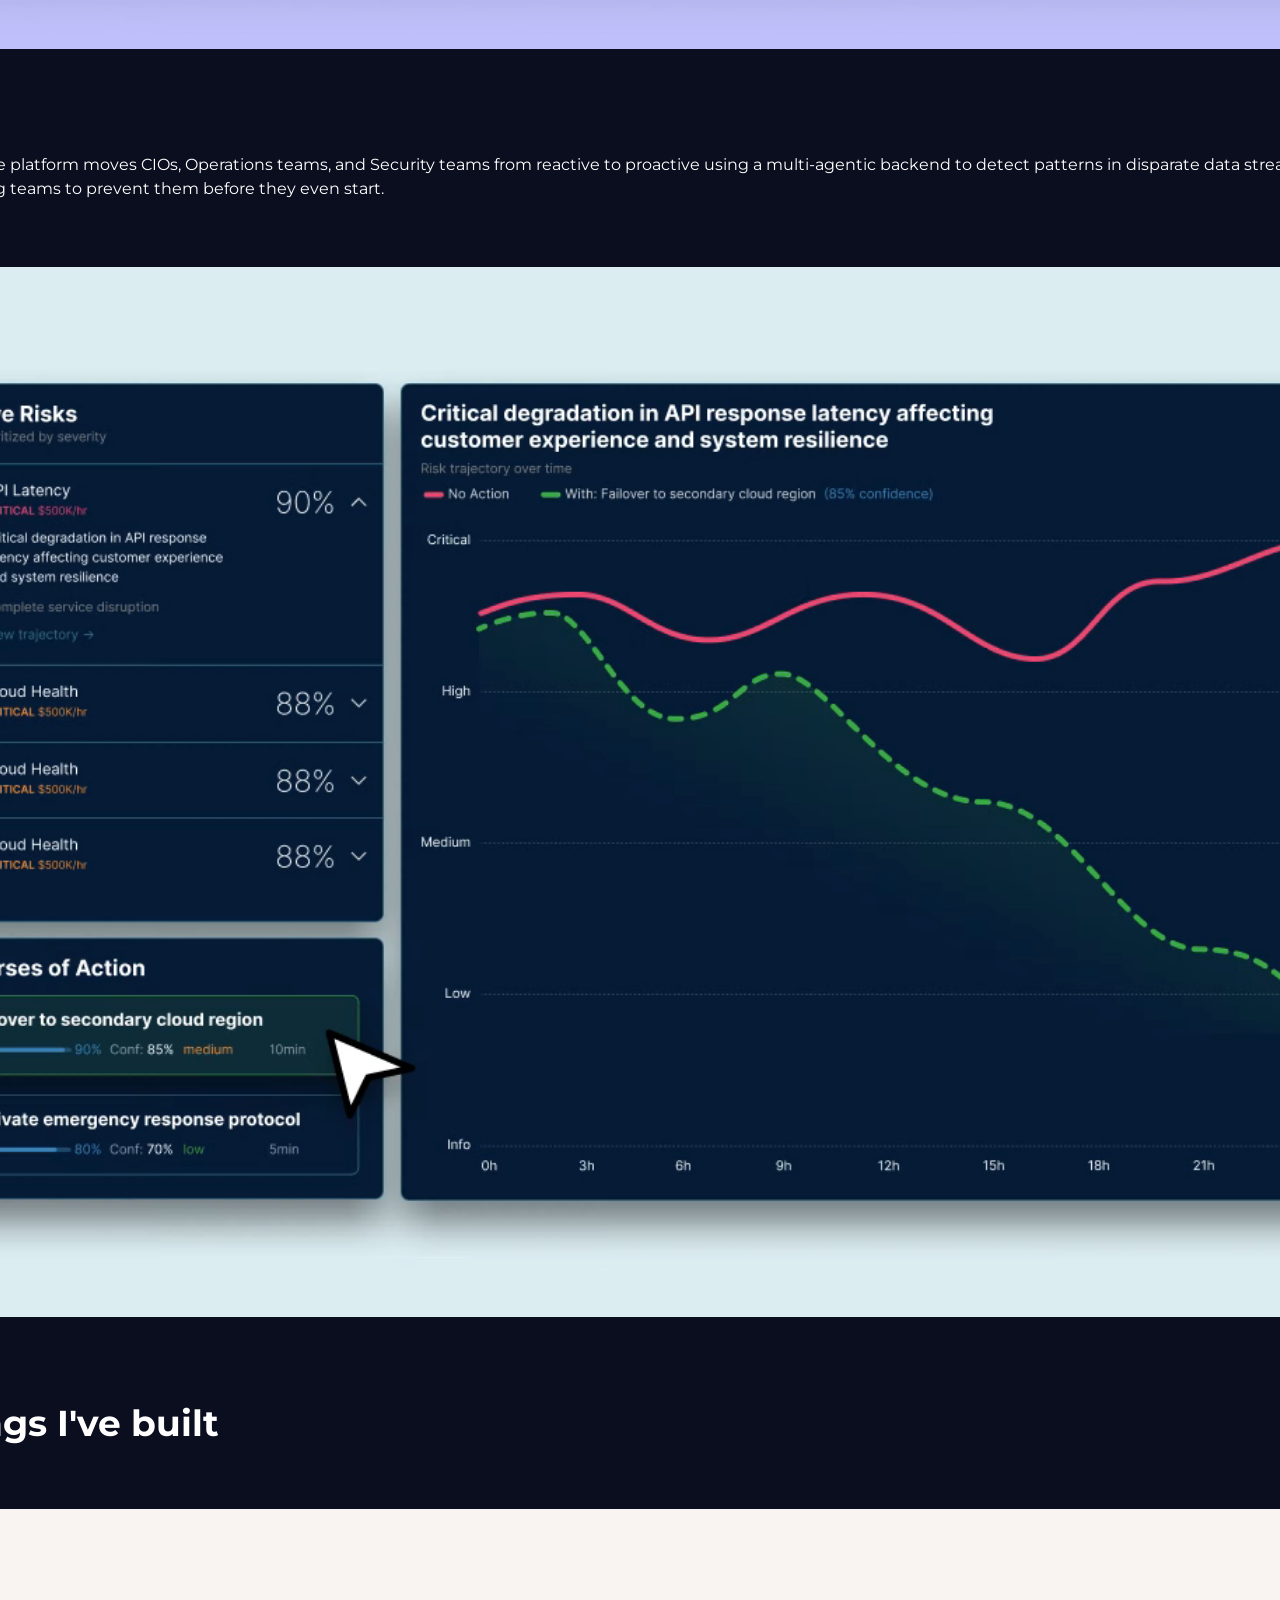
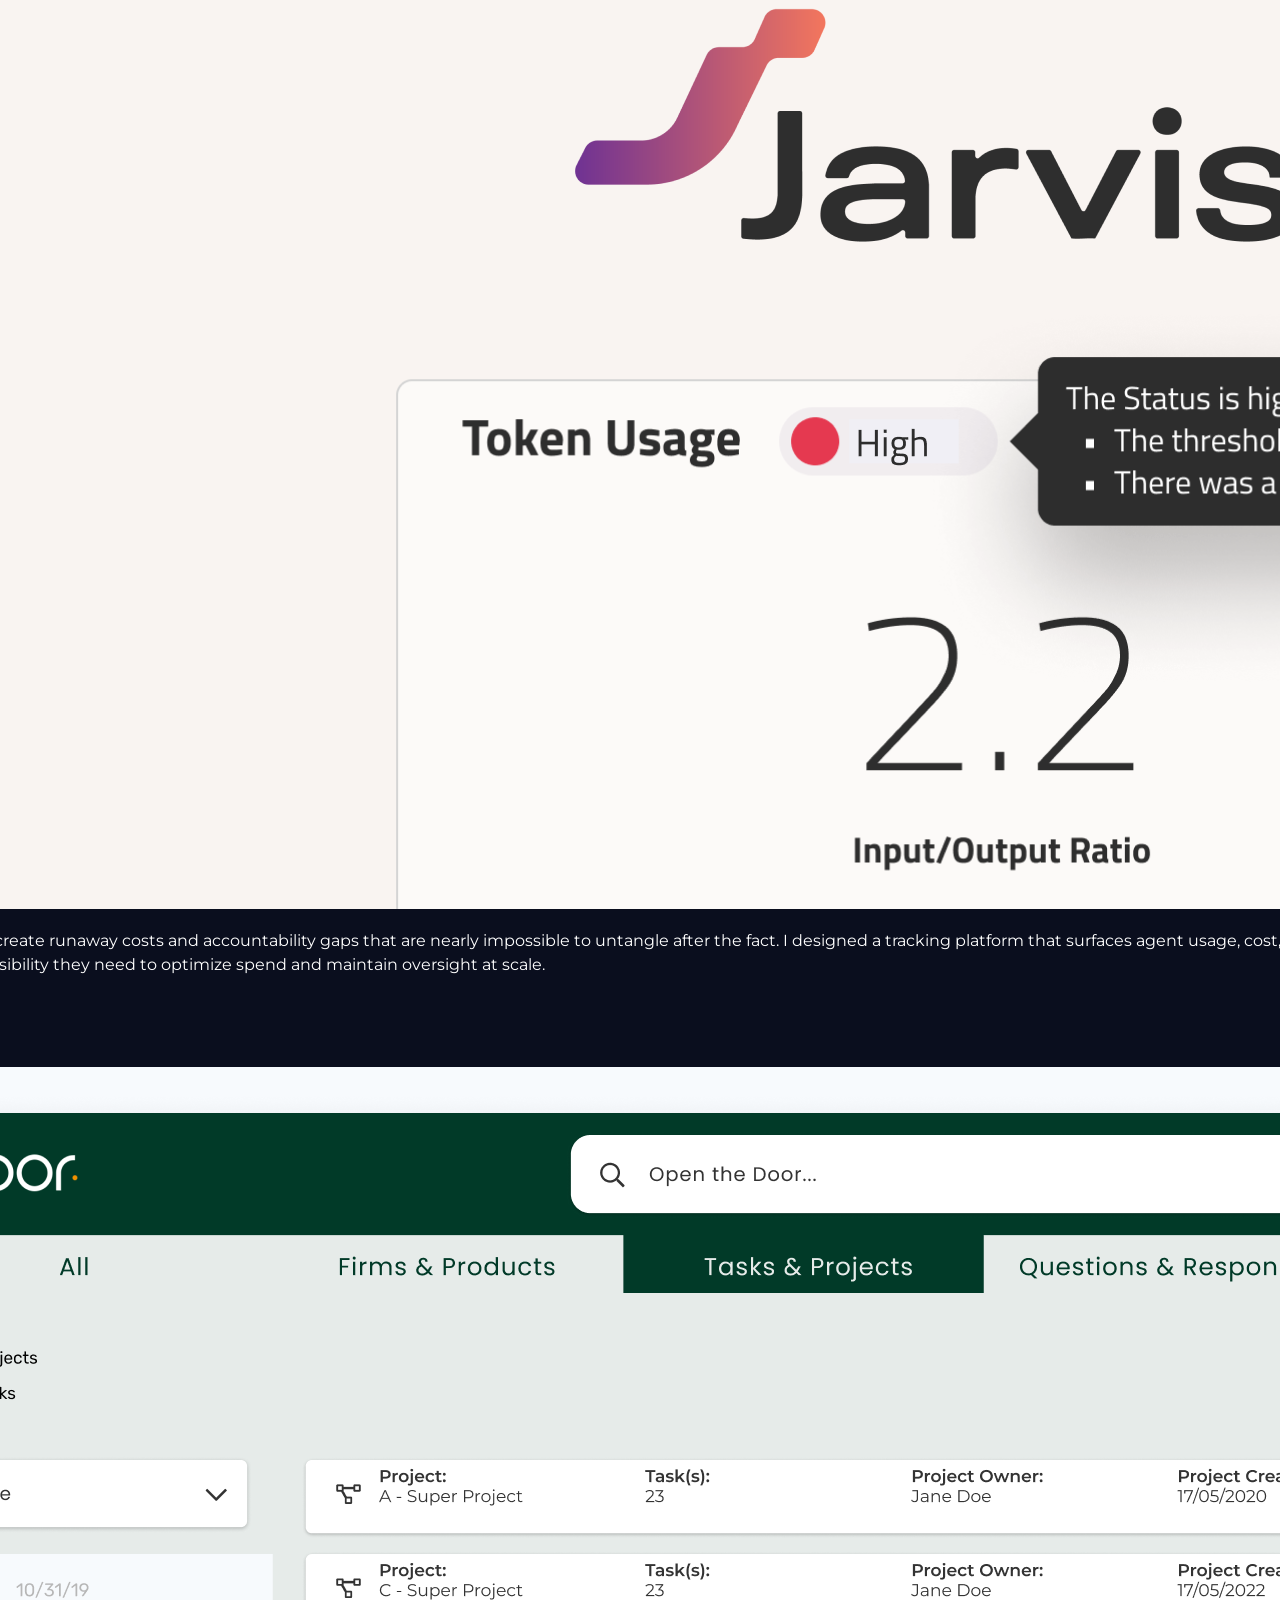
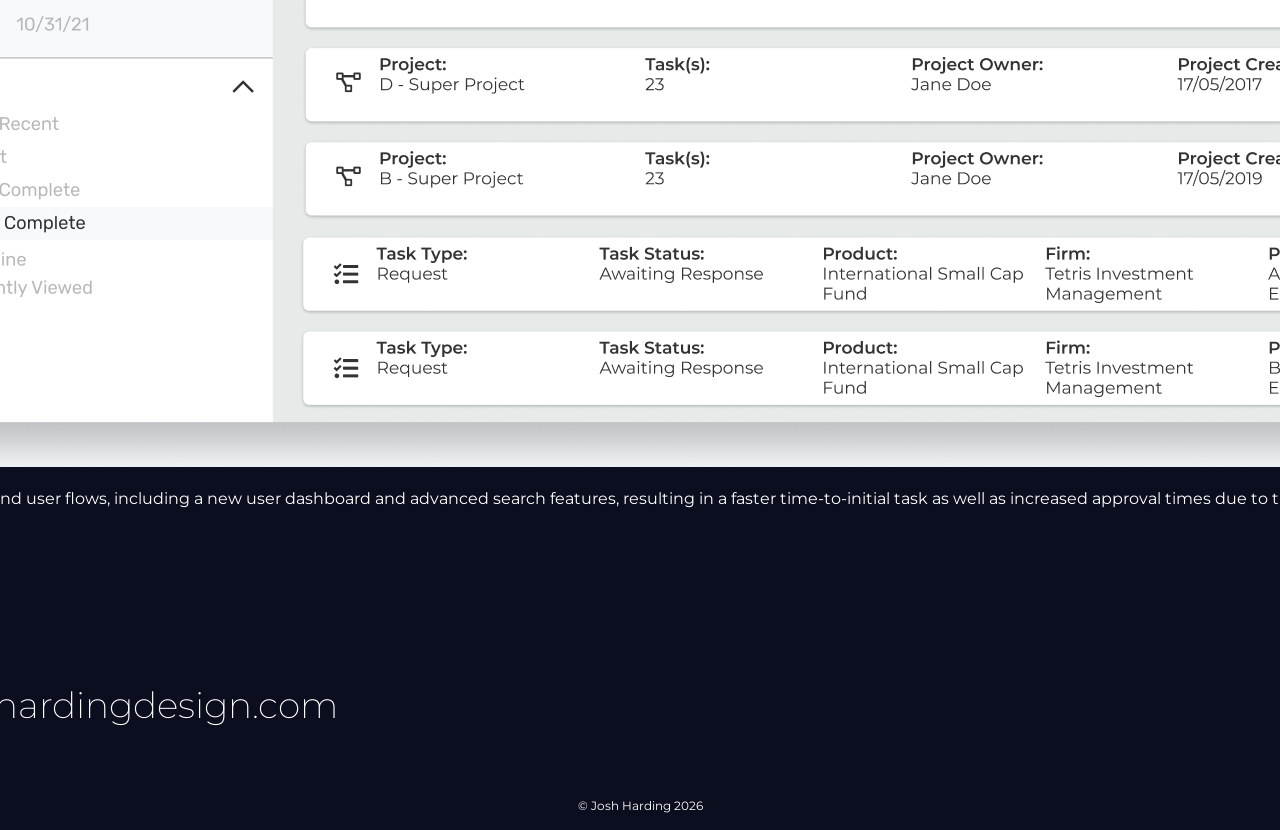
==== commit 117e3b30: "Update index.html Altered homepage layout" ====
--- a/index.html
+++ b/index.html
@@ -24,17 +24,20 @@
         </nav>
     </header>
     <main>
-        <div class="hero">
-            <div class="hero-left">
+        <div class="hero-centered">
+                <div><h1>Hi, I'm Josh Harding</h1>
+                <p class="big-body">I design products for people who can't afford to make the wrong call.</p>
+                </div>
+            <!-- <div class="hero-left">
                 <h1>Hi, I'm Josh Harding</h1>
                 <p class="big-body">I design products for people who can't afford to make the wrong call.</p>
             </div>
             <div class="hero-right">
                 <img src="./images/hero-image.png" alt="image of 2 phones with applications">
-            </div>
+            </div> -->
         </div>
-        <a href="#work-section"><p>&#8595; Work</p></a>
-        <h2 id="work-section">Work</h2>
+        <!-- <a href="#work-section"><p>&#8595; Work</p></a> -->
+        <h2 class="work-label" id="work-section">What I'm Currently Building</h2>
         
         <h3 style="margin:0">AxiomHub</h3>
         <p>Too many requests. Too few experts. Too much at stake to leave it to chance.</p>
@@ -51,21 +54,30 @@
                 width="100%">
             </video>
         
-        <h3 style="margin:0">Jarvis</h3>
-        <p>Unmonitored AI agents create runaway costs and accountability gaps that are nearly impossible to untangle after the
-        fact. I designed a tracking platform that surfaces agent usage, cost, and performance in real time, giving teams the
-        visibility they need to optimize spend and maintain oversight at scale.
-        </p>
-        <a href="./jarvis.html">
-            <p style="color:#00E7FF">Read More &#8594;</p>
-        </a>
-        <img src="./images/jarvis-banner.png" class="project-banner">
-
-            <h3 style="margin:0">Door</h3>
-            <p>Designed new features and user flows, including a new user dashboard and advanced search features, resulting in a faster time-to-initial task as well as increased approval times due to the introduction of a bulk approval process.</p>
-            <a href="/door-case-study.html"><p style="color:#00E7FF">Read More &#8594;</p></a>
-            <img src="./images/Door-Banner.png" class="project-banner">
-        
+        <h2 class="work-label" id="work-section">Other Things I've built</h2>
+        <div class="other-work">
+            <div>
+                <h3 style="margin:0">Jarvis</h3>
+                <img src="./images/jarvis-banner.png" class="other-work-banner">
+                <p>Unmonitored AI agents create runaway costs and accountability gaps that are nearly impossible to untangle after the
+                fact. I designed a tracking platform that surfaces agent usage, cost, and performance in real time, giving teams the
+                visibility they need to optimize spend and maintain oversight at scale.
+                </p>
+                <a href="./jarvis.html">
+                    <p style="color:#00E7FF">Read More &#8594;</p>
+                </a>
+            </div>
+            <div>
+                <h3 style="margin:0">Door</h3>
+                <img src="./images/Door-Banner.png" class="other-work-banner">
+                <p>Designed new features and user flows, including a new user dashboard and advanced search features, resulting in a
+                    faster time-to-initial task as well as increased approval times due to the introduction of a bulk approval process.
+                </p>
+                <a href="/door-case-study.html">
+                    <p style="color:#00E7FF">Read More &#8594;</p>
+                </a>
+            </div>
+        </div>        
             <!-- <h3 style="margin:0">RegAssist</h3>
         <p>Designed the user experience for chat interface that walks users through the FDA registration process for new
             cosmetics. Currently Product Managing the development team building the next evolution.</p>
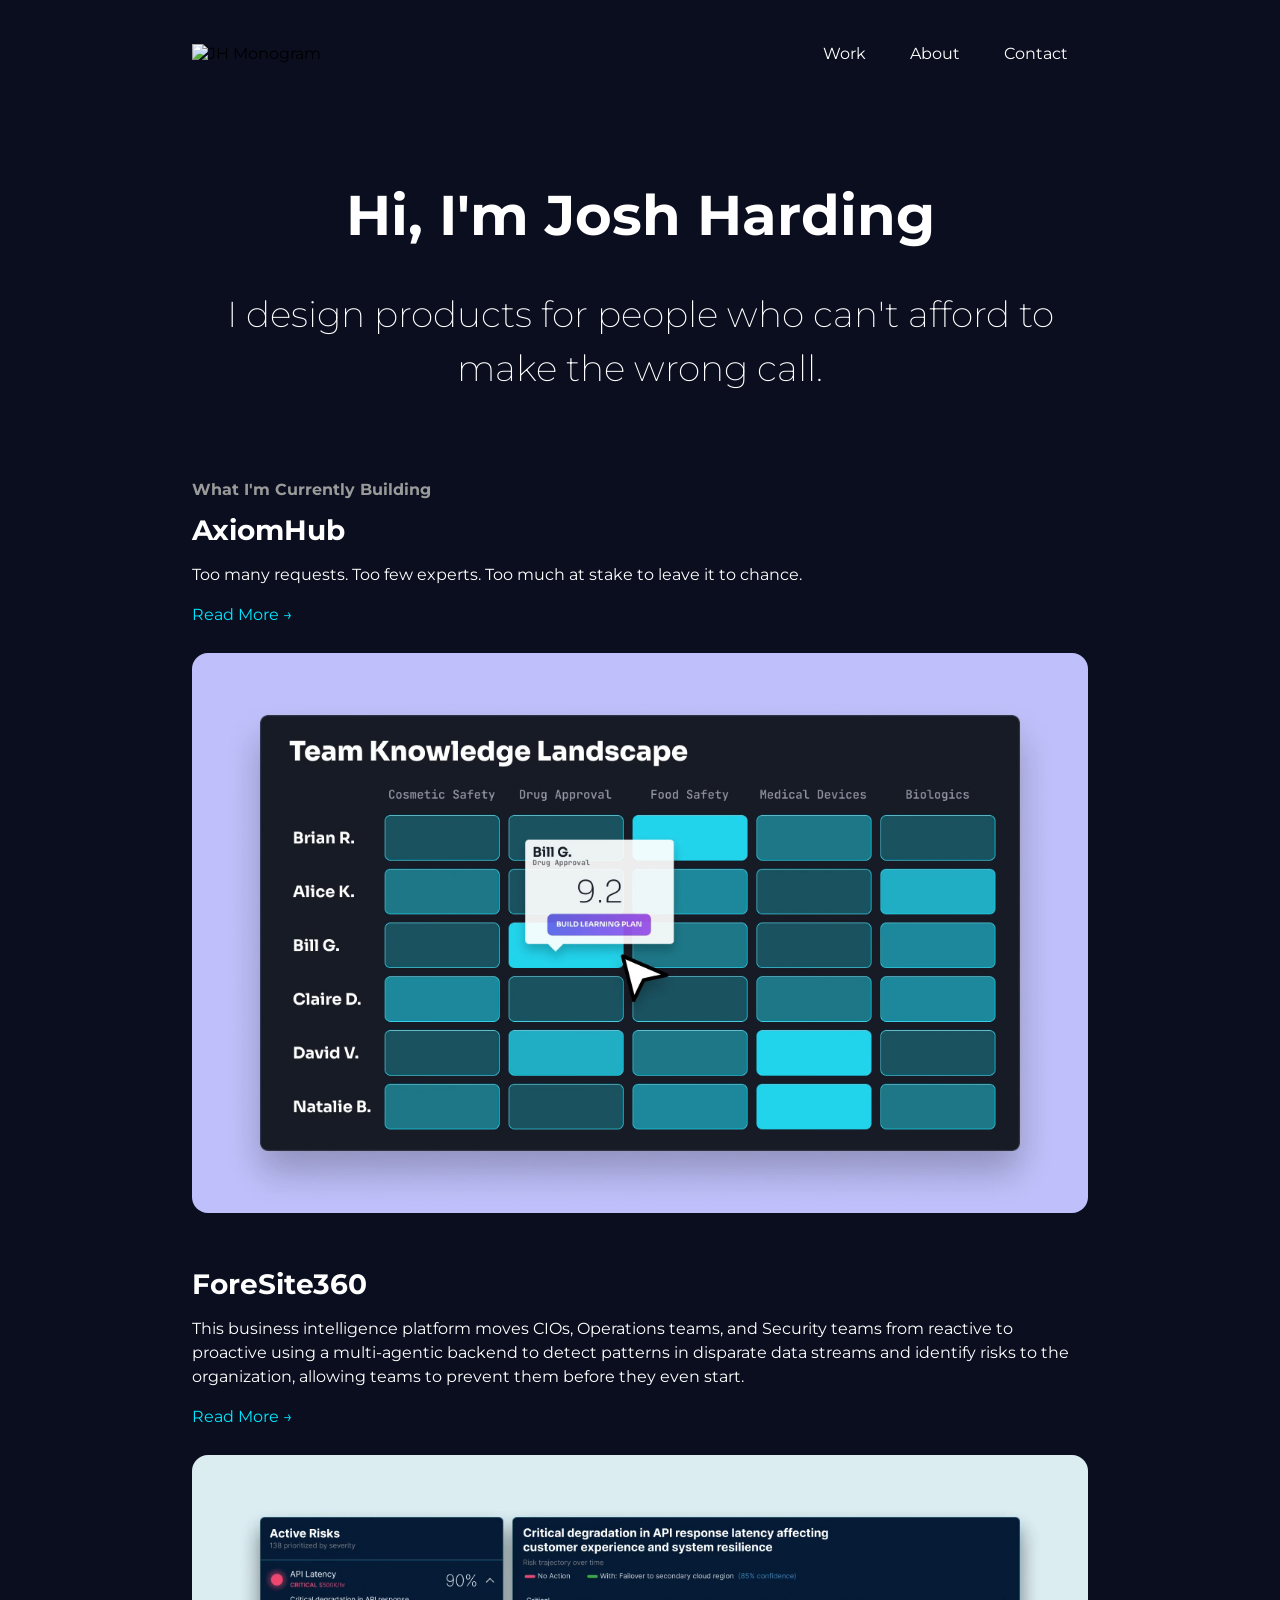
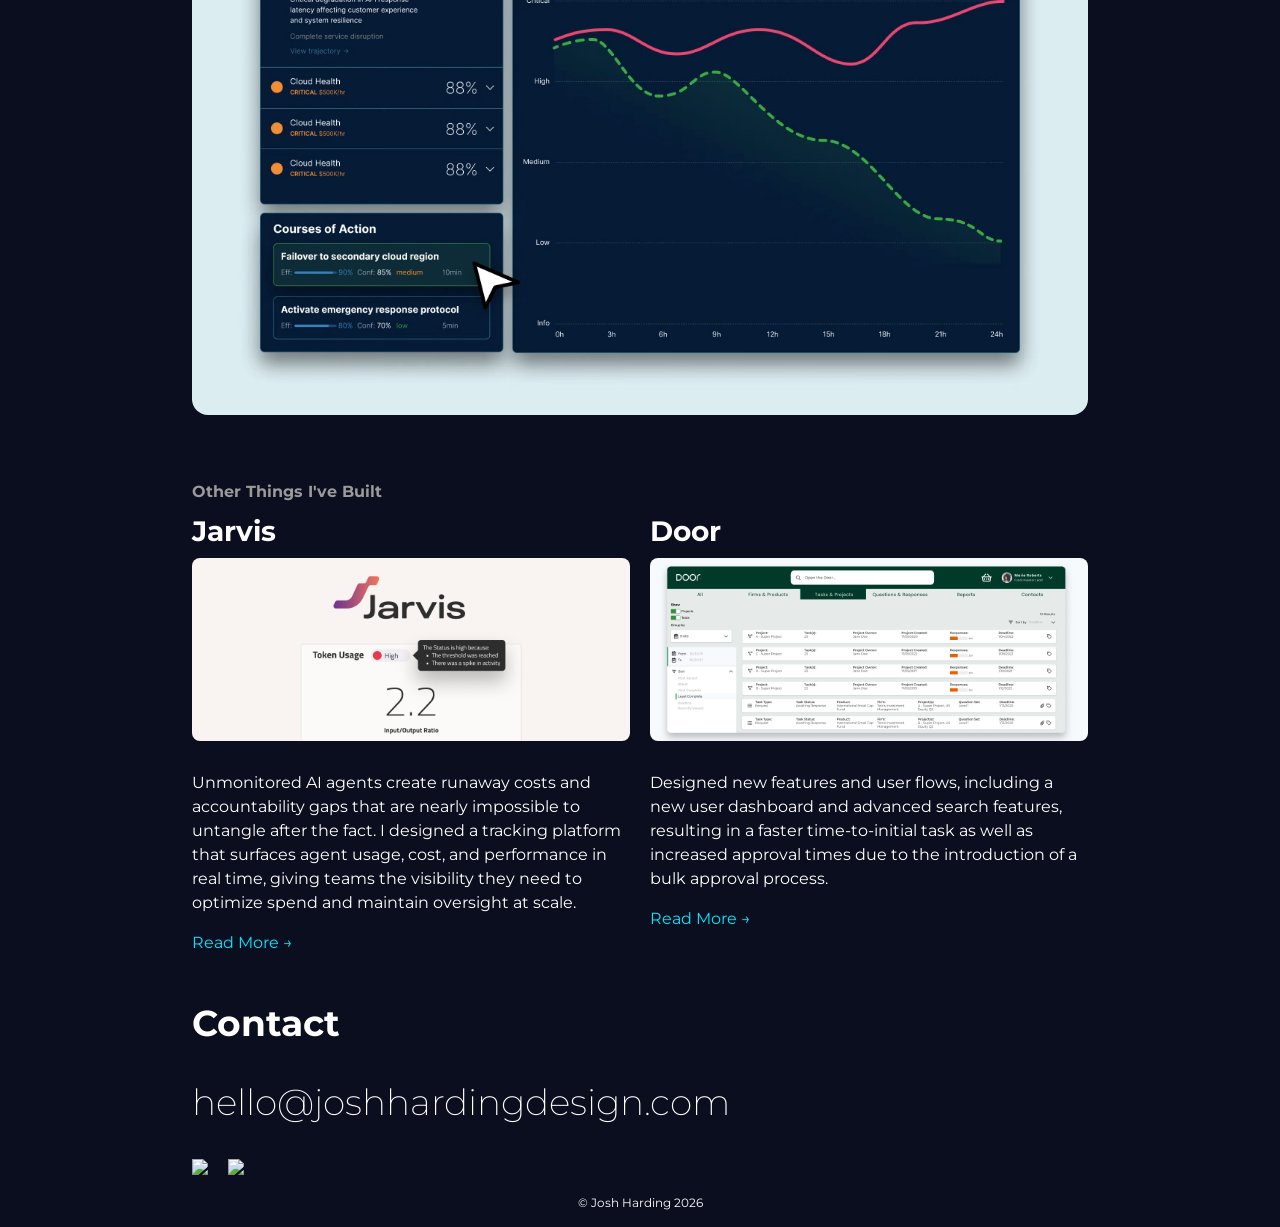
==== commit 763e1e70: "Update index.html gramatical errors" ====
--- a/index.html
+++ b/index.html
@@ -54,7 +54,7 @@
                 width="100%">
             </video>
         
-        <h2 class="work-label" id="work-section">Other Things I've built</h2>
+        <h2 class="work-label" id="work-section">Other Things I've Built</h2>
         <div class="other-work">
             <div>
                 <h3 style="margin:0">Jarvis</h3>
--- a/styles.css
+++ b/styles.css
@@ -58,9 +58,19 @@
 .hero {
     display: grid;
     grid-template-columns: 1fr 1fr;
-    height: 75vh;
-}
-
+    height: 50vh;
+}
+
+.hero2 {
+    display: grid;
+    grid-template-columns: 1fr 2fr 1fr;
+    height: 60vh;
+}
+
+.work-label {
+    font-size: 16px;
+    color:#9a9a9a
+}
 .hero-about {
     display:grid;
     grid-template-columns: 2fr `1fr;
@@ -130,6 +140,15 @@
     align-items: center;
     justify-content: center;
     align-self: center;
+}
+
+.hero-centered {
+    display: grid;
+    align-items: center;
+    justify-content: center;
+    align-self: center;
+    text-align: center;
+    height: 40vh;
 }
 
 .hero-right {
@@ -141,6 +160,12 @@
     width: auto;
     height: 100%;
     margin-top: auto;
+}
+
+.other-work {
+    display: grid;
+    grid-template-columns: 1fr 1fr;
+    gap: 20px;
 }
 
 .project-widget {
@@ -220,6 +245,14 @@
     margin-bottom: 50px;
 }
 
+.other-work-banner {
+    width: 100%;
+    height: auto;
+    border-radius: 8px;
+    margin-top: 10px;
+    margin-bottom: 10px;
+}
+
 .project-subsection {
     margin-top: 50px;
     margin-bottom: 50px;
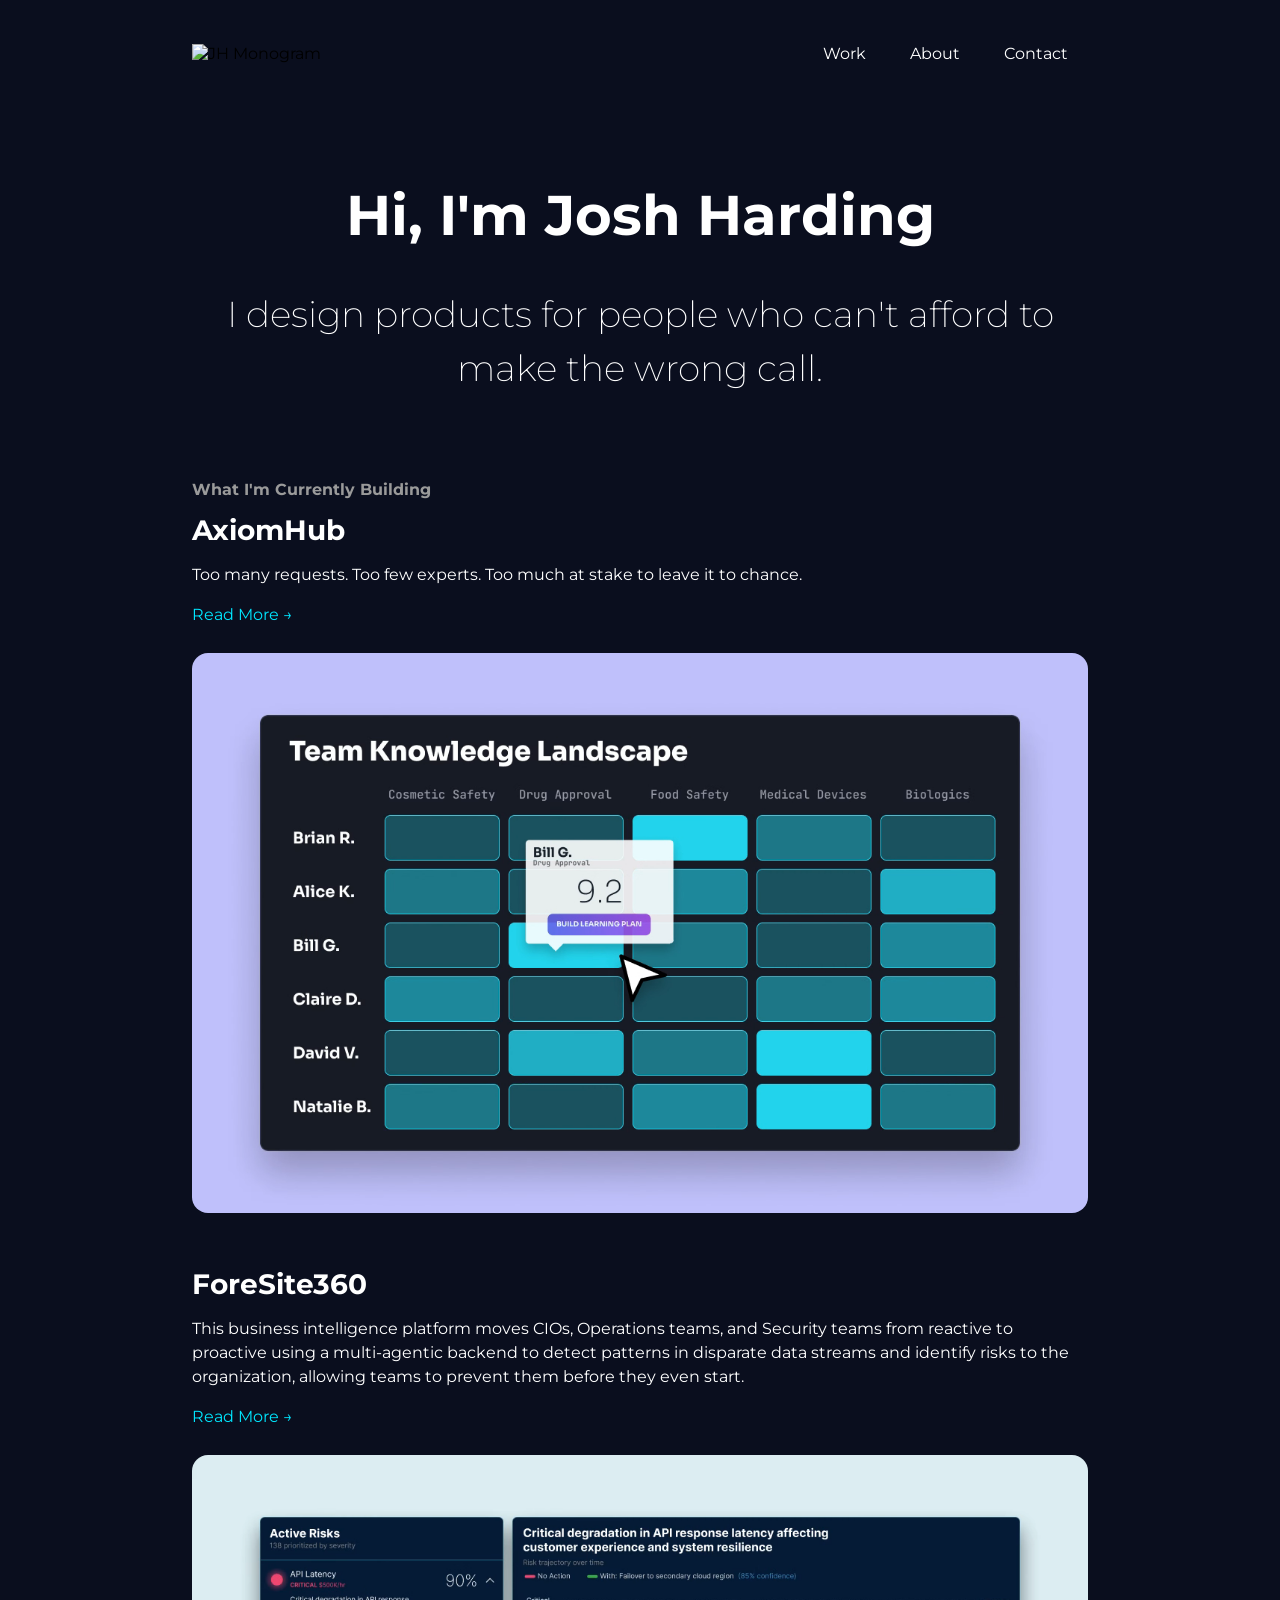
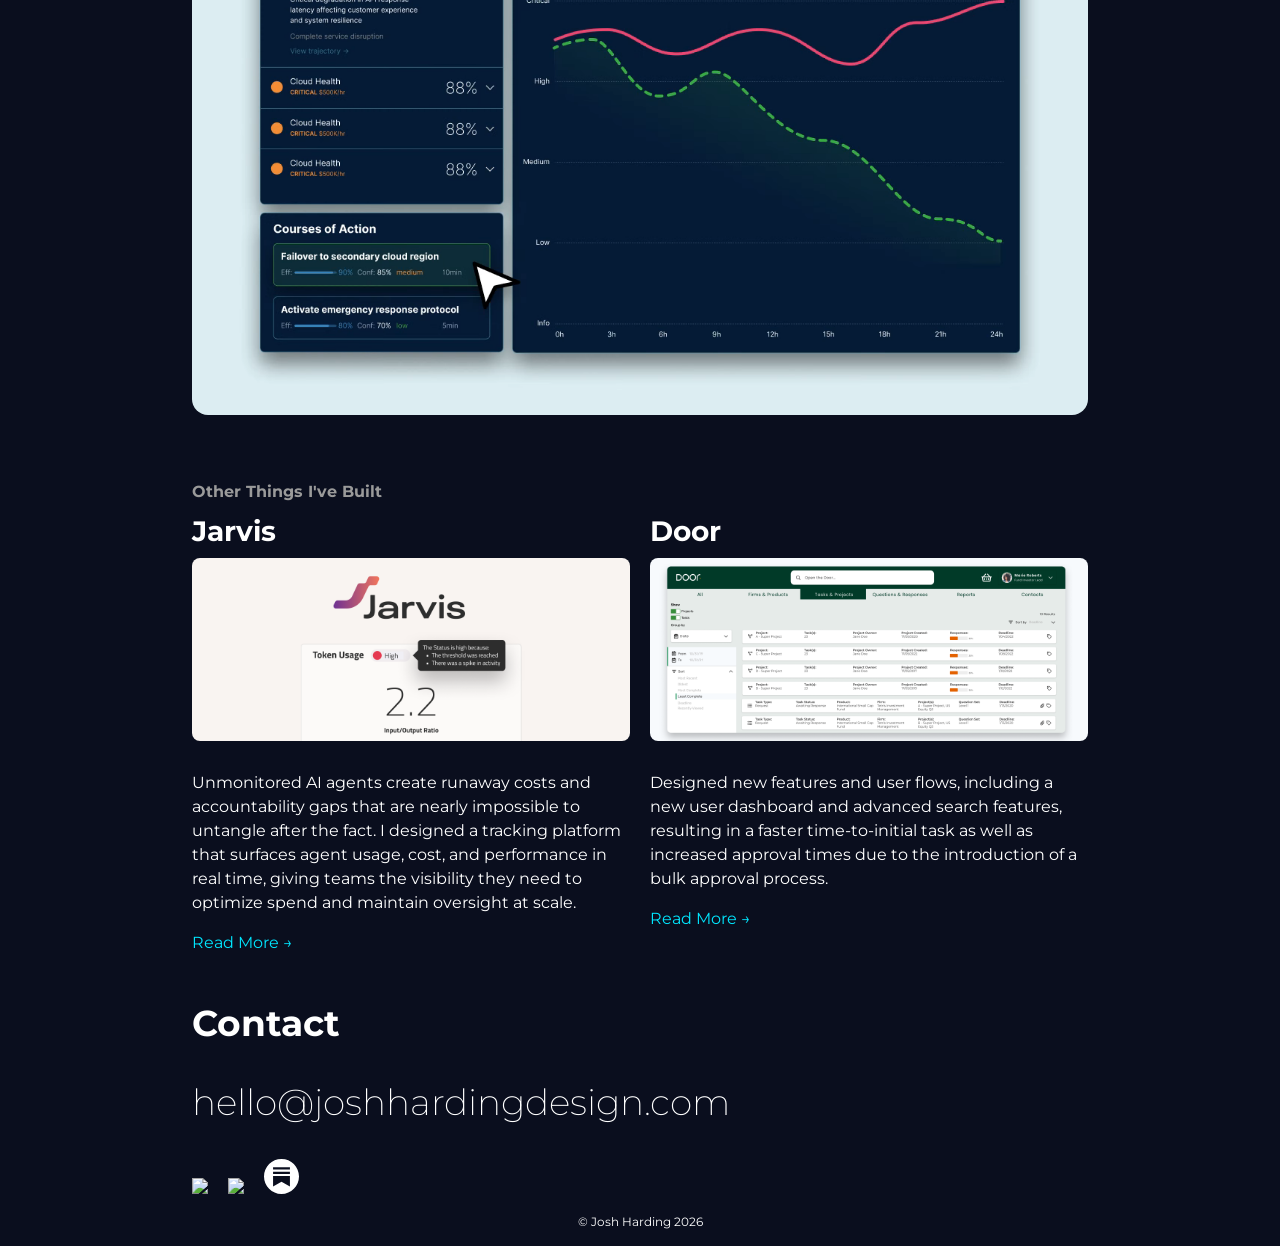
==== commit 2f2ff7a8: "Update index.html added substack icon with link" ====
--- a/index.html
+++ b/index.html
@@ -86,7 +86,7 @@
             <h2 id="contact-section">Contact</h2>
         <p class="big-body" style="margin:0"><a href="mailto:hello@joshhardingdesign.com">hello@joshhardingdesign.com</a></p>
         <!-- <p><em>Case Studies and Resume available upon request</em></p> -->
-        <a href="https://www.linkedin.com/in/jhardingdesign/"><img class="social-icon" src="./images/linkedin-svgrepo-com.svg"></a><a href="https://github.com/JoshHardingDesign"><img class="social-icon" src="./images/github-142-svgrepo-com.svg"></a>
+        <a href="https://www.linkedin.com/in/jhardingdesign/"><img class="social-icon" src="./images/linkedin-svgrepo-com.svg"></a><a href="https://github.com/JoshHardingDesign"><img class="social-icon" src="./images/github-142-svgrepo-com.svg"></a><a href="https://substack.com/@deindevelum598724"><img class="social-icon" src="./images/substack-icon.svg"></a>
     </main>
     <footer><p>© Josh Harding 2026</p></footer>
     </div>
